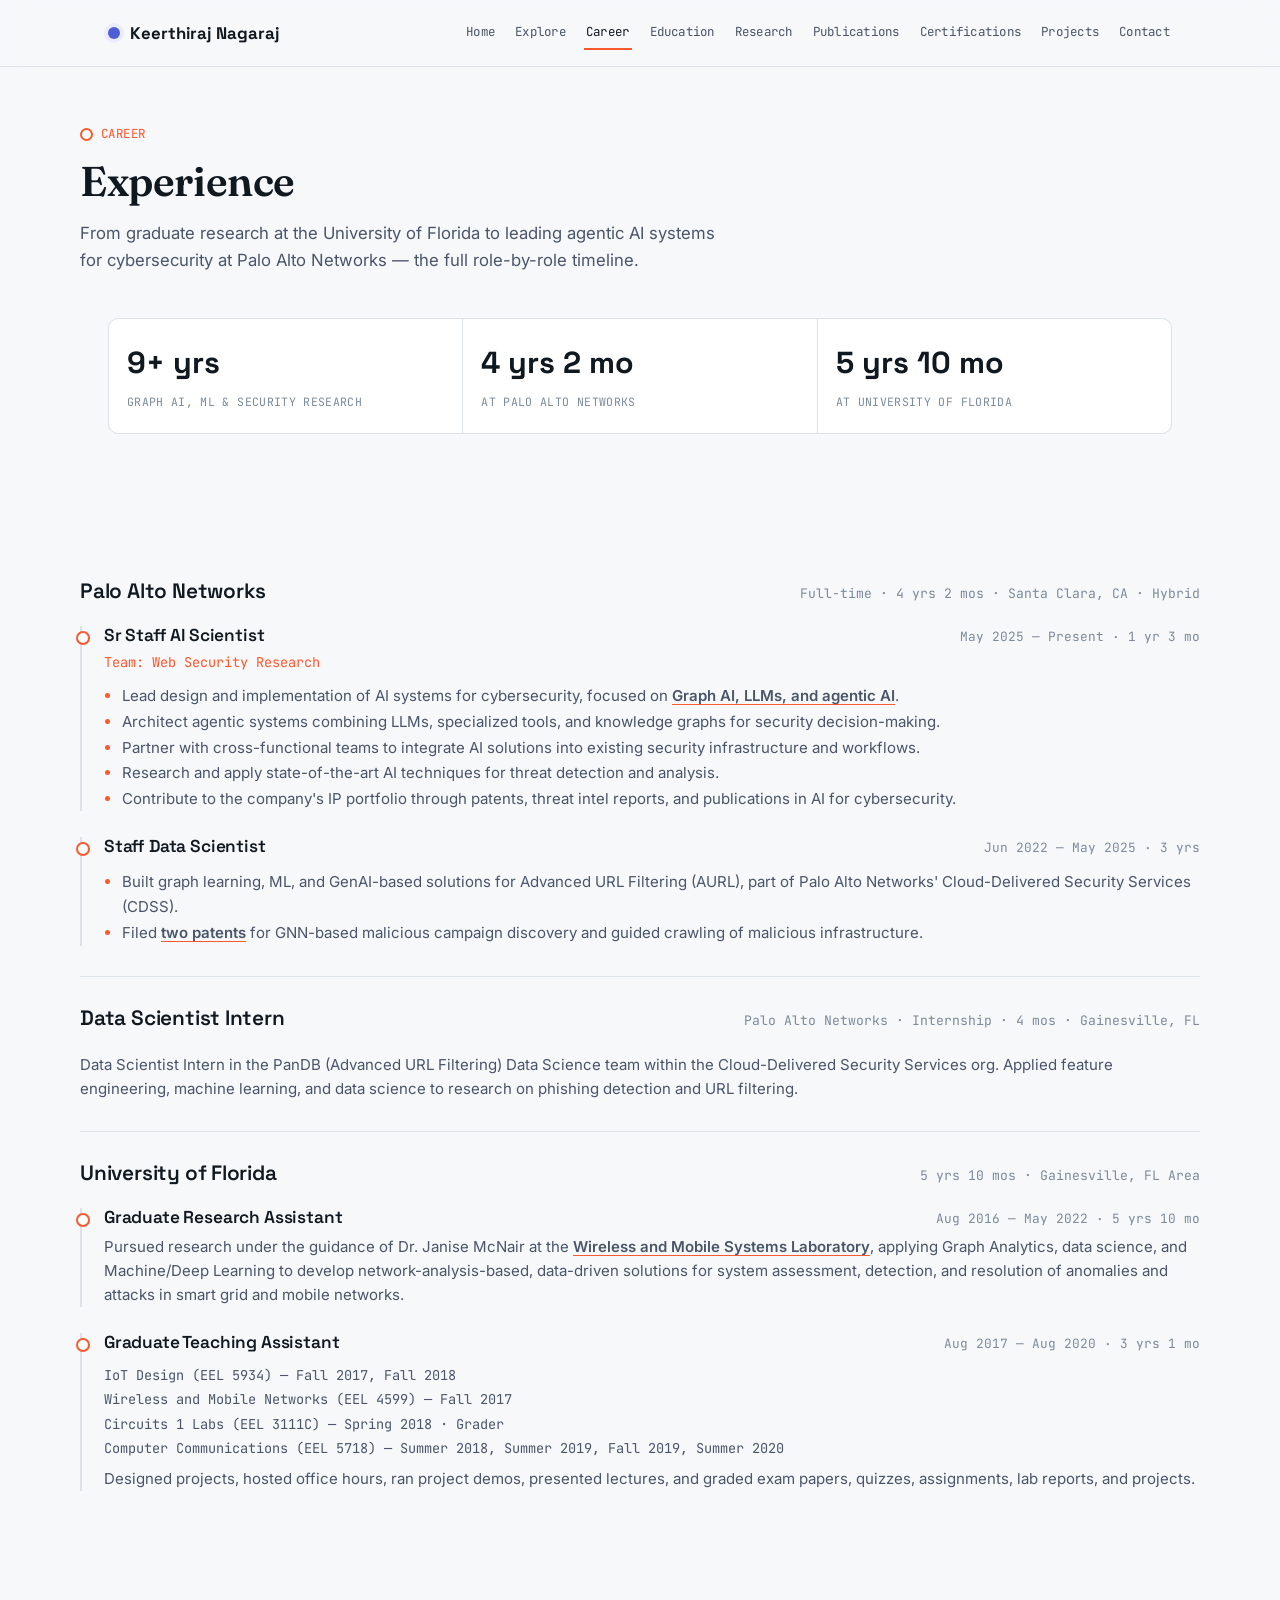
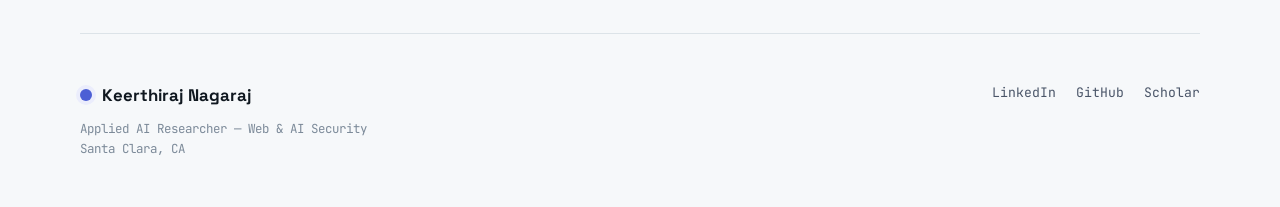
==== career.html @ 699cabbe "Fix two mobile/tablet overflow bugs found in a full-site sweep - Nav: the hamburger-menu breakpoint " ====
<!DOCTYPE html>
<html lang="en">
<head>
<meta charset="UTF-8">
<meta name="viewport" content="width=device-width, initial-scale=1.0">
<title>Career — Keerthiraj Nagaraj</title>
<meta name="description" content="Career timeline for Keerthiraj Nagaraj — Sr Staff AI Scientist at Palo Alto Networks, with prior roles as Staff Data Scientist, Data Scientist Intern, and Graduate Research/Teaching Assistant at the University of Florida.">
<link rel="preconnect" href="https://fonts.googleapis.com">
<link rel="preconnect" href="https://fonts.gstatic.com" crossorigin>
<link href="https://fonts.googleapis.com/css2?family=Fraunces:opsz,wght@9..144,500..700&family=Space+Grotesk:wght@500;600;700&family=Inter:wght@400;500;600&family=JetBrains+Mono:wght@400;500&display=swap" rel="stylesheet">
<link rel="stylesheet" href="css/style.css?v=5">
</head>
<body class="page-career">

<header class="site-header">
  <nav class="nav">
    <a href="index.html" class="nav-brand"><span class="nav-node"></span> Keerthiraj Nagaraj</a>
    <button class="nav-toggle" aria-label="Toggle navigation">
      <svg viewBox="0 0 24 24" fill="none" stroke-width="2" stroke-linecap="round"><path d="M3 6h18M3 12h18M3 18h18"/></svg>
    </button>
    <div class="nav-links">
      <a href="index.html">Home</a>
      <a href="explore.html">Explore</a>
      <a href="career.html" class="active">Career</a>
      <a href="education.html">Education</a>
      <a href="research.html">Research</a>
      <a href="publications.html">Publications</a>
      <a href="certifications.html">Certifications</a>
      <a href="projects.html">Projects</a>
      <a href="contact.html">Contact</a>
    </div>
  </nav>
</header>

<main>
  <section class="page-hero wrap">
    <div class="node-tag">Career</div>
    <h1>Experience</h1>
    <p>From graduate research at the University of Florida to leading agentic AI systems for cybersecurity at Palo Alto Networks — the full role-by-role timeline.</p>
  </section>

  <section class="wrap fade-in career-stats" style="padding-top:36px;">
    <div class="scholar-bar">
      <div class="stat"><span class="num">9+ yrs</span><span class="lbl">Graph AI, ML &amp; security research</span></div>
      <div class="stat"><span class="num">4 yrs 2 mo</span><span class="lbl">At Palo Alto Networks</span></div>
      <div class="stat"><span class="num">5 yrs 10 mo</span><span class="lbl">At University of Florida</span></div>
    </div>
  </section>

  <section class="section wrap fade-in" style="border-bottom:none;">

    <div class="career-org">
      <div class="career-org-head">
        <h3>Palo Alto Networks</h3>
        <div class="career-org-meta">Full-time · 4 yrs 2 mos · Santa Clara, CA · Hybrid</div>
      </div>

      <div class="career-role">
        <div class="career-role-top">
          <h4>Sr Staff AI Scientist</h4>
          <div class="cr-dates mono">May 2025 — Present · 1 yr 3 mo</div>
        </div>
        <div class="cr-team">Team: Web Security Research</div>
        <ul>
          <li>Lead design and implementation of AI systems for cybersecurity, focused on <span class="hl">Graph AI, LLMs, and agentic AI</span>.</li>
          <li>Architect agentic systems combining LLMs, specialized tools, and knowledge graphs for security decision-making.</li>
          <li>Partner with cross-functional teams to integrate AI solutions into existing security infrastructure and workflows.</li>
          <li>Research and apply state-of-the-art AI techniques for threat detection and analysis.</li>
          <li>Contribute to the company's IP portfolio through patents, threat intel reports, and publications in AI for cybersecurity.</li>
        </ul>
      </div>

      <div class="career-role">
        <div class="career-role-top">
          <h4>Staff Data Scientist</h4>
          <div class="cr-dates mono">Jun 2022 — May 2025 · 3 yrs</div>
        </div>
        <ul>
          <li>Built graph learning, ML, and GenAI-based solutions for Advanced URL Filtering (AURL), part of Palo Alto Networks' Cloud-Delivered Security Services (CDSS).</li>
          <li>Filed <span class="hl">two patents</span> for GNN-based malicious campaign discovery and guided crawling of malicious infrastructure.</li>
        </ul>
      </div>
    </div>

    <div class="career-org">
      <div class="career-org-head">
        <h3>Data Scientist Intern</h3>
        <div class="career-org-meta">Palo Alto Networks · Internship · 4 mos · Gainesville, FL</div>
      </div>
      <p class="muted" style="font-size:0.94rem;">Data Scientist Intern in the PanDB (Advanced URL Filtering) Data Science team within the Cloud-Delivered Security Services org. Applied feature engineering, machine learning, and data science to research on phishing detection and URL filtering.</p>
    </div>

    <div class="career-org">
      <div class="career-org-head">
        <h3>University of Florida</h3>
        <div class="career-org-meta">5 yrs 10 mos · Gainesville, FL Area</div>
      </div>

      <div class="career-role">
        <div class="career-role-top">
          <h4>Graduate Research Assistant</h4>
          <div class="cr-dates mono">Aug 2016 — May 2022 · 5 yrs 10 mo</div>
        </div>
        <p>Pursued research under the guidance of Dr. Janise McNair at the <span class="hl">Wireless and Mobile Systems Laboratory</span>, applying Graph Analytics, data science, and Machine/Deep Learning to develop network-analysis-based, data-driven solutions for system assessment, detection, and resolution of anomalies and attacks in smart grid and mobile networks.</p>
      </div>

      <div class="career-role">
        <div class="career-role-top">
          <h4>Graduate Teaching Assistant</h4>
          <div class="cr-dates mono">Aug 2017 — Aug 2020 · 3 yrs 1 mo</div>
        </div>
        <div class="cr-courses">
          IoT Design (EEL 5934) — Fall 2017, Fall 2018<br>
          Wireless and Mobile Networks (EEL 4599) — Fall 2017<br>
          Circuits 1 Labs (EEL 3111C) — Spring 2018 · Grader<br>
          Computer Communications (EEL 5718) — Summer 2018, Summer 2019, Fall 2019, Summer 2020
        </div>
        <p>Designed projects, hosted office hours, ran project demos, presented lectures, and graded exam papers, quizzes, assignments, lab reports, and projects.</p>
      </div>
    </div>

  </section>
</main>

<footer class="site-footer wrap">
  <div class="footer-grid">
    <div>
      <div class="nav-brand" style="margin-bottom:10px;"><span class="nav-node"></span> Keerthiraj Nagaraj</div>
      <p class="footer-note">Applied AI Researcher — Web &amp; AI Security<br>Santa Clara, CA</p>
    </div>
    <div class="footer-links">
      <a href="https://www.linkedin.com/in/keerthirajnagaraj" target="_blank" rel="noopener">LinkedIn</a>
      <a href="https://github.com/Keerthiraj-Nagaraj" target="_blank" rel="noopener">GitHub</a>
      <a href="https://scholar.google.com/citations?hl=en&user=zA0x51YAAAAJ" target="_blank" rel="noopener">Scholar</a>
    </div>
  </div>
</footer>

<script src="js/main.js?v=5"></script>
</body>
</html>
---- css/style.css ----
/* ===========================================================
   Keerthiraj Nagaraj — Portfolio
   Design tokens: graph-network motif, light/bright, tech palette
   =========================================================== */

:root {
  /* Color */
  --paper: #F6F8FA;
  --paper-raised: #FFFFFF;
  --ink: #101820;
  --ink-soft: #4A5568;
  --ink-faint: #7C8A99;
  --teal: #0B7285;
  --teal-soft: #E3F2F4;
  --violet: #4C5FD5;
  --violet-soft: #EBEDFC;
  --amber: #E8590C;
  --amber-soft: #FDECE3;
  --sky: #1C7ED6;
  --sky-soft: #E7F1FC;
  --coral: #D6336C;
  --coral-soft: #FBE7EF;
  --green: #2F9E44;
  --green-soft: #E9F7EC;
  --magenta: #AE3EC9;
  --magenta-soft: #F6E9FA;
  --slate: #5C677D;
  --slate-soft: #EAECEF;
  --line: #DCE3E8;
  --line-strong: #C3CDD6;

  /* Brand colors — University of Florida + Palo Alto Networks, blended into a
     per-page accent instead of one flat color everywhere. UF's and PAN's
     oranges are near-identical hues, so they share one token. */
  --brand-orange: #FA582D;
  --brand-orange-soft: #FFE7DE;
  --brand-blue: #0021A5;
  --brand-blue-soft: #E1E4F5;
  --accent: var(--brand-orange);
  --accent-soft: var(--brand-orange-soft);

  /* Type */
  --font-display: 'Space Grotesk', sans-serif;
  --font-serif: 'Fraunces', serif;
  --font-body: 'Inter', sans-serif;
  --font-mono: 'JetBrains Mono', monospace;

  /* Layout */
  --max-w: 1120px;
  --max-w-wide: 1400px;
  --radius: 10px;
  --radius-sm: 6px;
}

body.page-explore, body.page-education, body.page-publications, body.page-projects {
  --accent: var(--brand-blue);
  --accent-soft: var(--brand-blue-soft);
}
body.page-contact { --accent: var(--ink); --accent-soft: var(--slate-soft); }

* { box-sizing: border-box; }
html { scroll-behavior: smooth; }

body {
  margin: 0;
  background: var(--paper);
  color: var(--ink);
  font-family: var(--font-body);
  font-size: 16px;
  line-height: 1.6;
  -webkit-font-smoothing: antialiased;
}

@media (prefers-reduced-motion: reduce) {
  html { scroll-behavior: auto; }
  * { animation-duration: 0.001ms !important; transition-duration: 0.001ms !important; }
}

a { color: var(--teal); text-decoration: none; }
a:hover { text-decoration: underline; }

:focus-visible {
  outline: 2px solid var(--teal);
  outline-offset: 3px;
}

h1, h2, h3, h4 {
  font-family: var(--font-display);
  font-weight: 600;
  line-height: 1.15;
  margin: 0;
  letter-spacing: -0.01em;
}

p { margin: 0; }

.wrap {
  max-width: var(--max-w);
  margin: 0 auto;
  padding: 0 28px;
}
.wrap-wide {
  max-width: var(--max-w-wide);
  margin: 0 auto;
  padding: 0 28px;
}

/* ---------- Background graph texture ---------- */
.bg-graph {
  position: fixed;
  inset: 0;
  z-index: -1;
  pointer-events: none;
  opacity: 0.5;
}

/* ---------- Header / Nav ---------- */
.site-header {
  position: sticky;
  top: 0;
  z-index: 50;
  background: rgba(246, 248, 250, 0.88);
  backdrop-filter: blur(10px);
  border-bottom: 1px solid var(--line);
}

.nav {
  display: flex;
  align-items: center;
  justify-content: space-between;
  padding: 16px 28px;
  max-width: var(--max-w);
  margin: 0 auto;
}

.nav-brand {
  display: flex;
  align-items: center;
  gap: 10px;
  font-family: var(--font-display);
  font-weight: 700;
  font-size: 1.05rem;
  color: var(--ink);
}

.nav-brand:hover { text-decoration: none; }

.nav-node {
  width: 12px;
  height: 12px;
  border-radius: 50%;
  background: var(--violet);
  box-shadow: 0 0 0 4px var(--violet-soft);
}

.nav-links {
  display: flex;
  gap: 16px;
  align-items: center;
  font-family: var(--font-mono);
  font-size: 0.78rem;
  letter-spacing: 0.02em;
}

.nav-links a {
  color: var(--ink-soft);
  padding: 6px 2px;
  border-bottom: 2px solid transparent;
}

.nav-links a:hover,
.nav-links a.active {
  color: var(--ink);
  text-decoration: none;
  border-bottom-color: var(--accent);
}

.nav-toggle {
  display: none;
  background: none;
  border: none;
  cursor: pointer;
  padding: 4px;
}
.nav-toggle svg { width: 24px; height: 24px; stroke: var(--ink); }

@media (max-width: 920px) {
  .nav-links {
    position: fixed;
    top: 61px;
    left: 0; right: 0;
    background: var(--paper-raised);
    border-bottom: 1px solid var(--line);
    flex-direction: column;
    gap: 0;
    padding: 8px 0;
    display: none;
  }
  .nav-links.open { display: flex; }
  .nav-links a { width: 100%; padding: 14px 28px; border-bottom: 1px solid var(--line); }
  .nav-toggle { display: block; }
}

/* ---------- Node tag (structural / section marker) ---------- */
.node-tag {
  display: inline-flex;
  align-items: center;
  gap: 8px;
  font-family: var(--font-mono);
  font-size: 0.78rem;
  color: var(--accent);
  letter-spacing: 0.04em;
  text-transform: uppercase;
  margin-bottom: 14px;
}
.node-tag::before {
  content: '';
  width: 9px;
  height: 9px;
  border-radius: 50%;
  background: var(--paper-raised);
  border: 2px solid var(--accent);
}

/* ---------- Section rhythm ---------- */
.section {
  padding: 72px 0;
  border-bottom: 1px solid var(--line);
  position: relative;
}
.section:last-of-type { border-bottom: none; }

.section-head {
  max-width: 640px;
  margin-bottom: 40px;
}
.section-head h2 {
  font-size: 2rem;
  margin-bottom: 12px;
}
.section-head p {
  color: var(--ink-soft);
  font-size: 1.05rem;
}

/* ---------- Buttons ---------- */
.btn {
  display: inline-flex;
  align-items: center;
  gap: 8px;
  padding: 11px 20px;
  border-radius: 999px;
  font-family: var(--font-mono);
  font-size: 0.85rem;
  font-weight: 500;
  border: 1px solid var(--line-strong);
  background: var(--paper-raised);
  color: var(--ink);
  cursor: pointer;
  transition: border-color 0.15s, transform 0.15s;
}
.btn:hover { text-decoration: none; border-color: var(--accent); transform: translateY(-1px); }
.btn-primary { background: var(--ink); color: var(--paper-raised); border-color: var(--ink); }
.btn-primary:hover { border-color: var(--ink); background: #1B2733; }
.btn svg { width: 15px; height: 15px; }

/* ---------- Cards ---------- */
.card {
  background: var(--paper-raised);
  border: 1px solid var(--line);
  border-radius: var(--radius);
  padding: 24px;
  transition: border-color 0.15s, box-shadow 0.15s, transform 0.15s;
}
.card:hover {
  border-color: var(--accent);
  box-shadow: 0 8px 24px -12px rgba(16, 24, 32, 0.15);
  transform: translateY(-2px);
}

.hl {
  font-weight: 600;
  text-decoration: underline;
  text-decoration-color: var(--accent);
  text-underline-offset: 3px;
}

.tag {
  display: inline-block;
  font-family: var(--font-mono);
  font-size: 0.7rem;
  padding: 3px 9px;
  border-radius: 999px;
  background: var(--teal-soft);
  color: var(--teal);
  letter-spacing: 0.02em;
}
.tag.violet { background: var(--violet-soft); color: var(--violet); }
.tag.amber { background: var(--amber-soft); color: var(--amber); }

/* ---------- Footer ---------- */
.site-footer {
  padding: 48px 0;
  border-top: 1px solid var(--line);
  margin-top: 40px;
}
.footer-grid {
  display: flex;
  justify-content: space-between;
  align-items: flex-start;
  gap: 24px;
  flex-wrap: wrap;
}
.footer-links {
  display: flex;
  gap: 20px;
  flex-wrap: wrap;
  font-family: var(--font-mono);
  font-size: 0.82rem;
}
.footer-links a { color: var(--ink-soft); }
.footer-note {
  font-family: var(--font-mono);
  font-size: 0.78rem;
  color: var(--ink-faint);
}

/* ---------- Utility ---------- */
.grid-2 { display: grid; grid-template-columns: repeat(2, 1fr); gap: 20px; }
.grid-3 { display: grid; grid-template-columns: repeat(3, 1fr); gap: 20px; }
.grid-4 { display: grid; grid-template-columns: repeat(4, 1fr); gap: 20px; }
@media (max-width: 980px) {
  .grid-4 { grid-template-columns: repeat(2, 1fr); }
}
@media (max-width: 860px) {
  .grid-2, .grid-3 { grid-template-columns: 1fr; }
}
@media (max-width: 640px) {
  .grid-4 { grid-template-columns: 1fr; }
}

.mono { font-family: var(--font-mono); }
.muted { color: var(--ink-soft); }
.center { text-align: center; }

.fade-in {
  opacity: 0;
  transform: translateY(10px);
  transition: opacity 0.5s ease, transform 0.5s ease;
}
.fade-in.visible { opacity: 1; transform: translateY(0); }

/* ===========================================================
   Hero
   =========================================================== */
.hero {
  padding: 76px 0 40px;
}
.hero-eyebrow {
  font-family: var(--font-mono);
  font-size: 0.85rem;
  color: var(--accent);
  margin-bottom: 18px;
  display: flex;
  align-items: center;
  gap: 10px;
}
.hero-eyebrow:hover { text-decoration: none; }
.hero-eyebrow .pulse {
  width: 8px; height: 8px;
  border-radius: 50%;
  background: var(--accent);
  animation: pulse 2.2s infinite;
}
@keyframes pulse {
  0% { box-shadow: 0 0 0 0 rgba(250,88,45,0.45); }
  70% { box-shadow: 0 0 0 7px rgba(250,88,45,0); }
  100% { box-shadow: 0 0 0 0 rgba(250,88,45,0); }
}
/* Photo always sits beside the copy, at every width — it just shrinks as the
   viewport narrows instead of ever dropping below the text. */
.hero-top {
  display: flex;
  flex-direction: row;
  align-items: flex-start;
  justify-content: space-between;
  gap: 48px;
  width: 100%;
}
.hero-copy { flex: 1 1 0%; min-width: 0; }
.hero-photo { flex: 0 0 auto; }
.hero-photo img {
  display: block;
  width: 240px;
  height: 240px;
  max-width: 240px;
  max-height: 240px;
  border-radius: 50%;
  object-fit: cover;
  object-position: 50% 22%;
  border: 3px solid var(--accent);
  box-shadow: 0 16px 40px -12px rgba(16, 24, 32, 0.25);
}
@media (max-width: 860px) {
  .hero-top { gap: 24px; }
  .hero-photo img { width: 130px; height: 130px; max-width: 130px; max-height: 130px; border-width: 2px; }
}
@media (max-width: 480px) {
  .hero-top { gap: 16px; }
  .hero-photo img { width: 84px; height: 84px; max-width: 84px; max-height: 84px; }
}
.hero h1 {
  font-family: var(--font-serif);
  font-size: clamp(1.9rem, 3.6vw, 2.85rem);
  max-width: 860px;
}
.hero h1 .accent { color: var(--accent); }
.hero-sub {
  margin-top: 22px;
  font-size: 1.15rem;
  color: var(--ink-soft);
  max-width: 700px;
}
.hero-actions {
  display: flex;
  gap: 12px;
  margin-top: 32px;
  flex-wrap: wrap;
}
.stat-row {
  display: grid;
  grid-template-columns: repeat(4, 1fr);
  gap: 1px;
  background: var(--line);
  border: 1px solid var(--line);
  border-radius: var(--radius);
  margin-top: 56px;
  overflow: hidden;
}
.stat {
  background: var(--paper-raised);
  padding: 20px 18px;
  text-align: left;
}
.stat .num {
  font-family: var(--font-display);
  font-size: 1.9rem;
  font-weight: 700;
  color: var(--ink);
  display: block;
}
.stat .lbl {
  font-family: var(--font-mono);
  font-size: 0.72rem;
  color: var(--ink-faint);
  text-transform: uppercase;
  letter-spacing: 0.03em;
}
.stat-media {
  display: flex;
  flex-direction: column;
  justify-content: center;
  text-decoration: none;
  transition: background 0.15s;
}
.stat-media .lbl { transition: color 0.15s; }
.stat-media:hover { background: var(--paper); }
.stat-media:hover .lbl { color: var(--teal); }
@media (max-width: 700px) {
  .stat-row { grid-template-columns: repeat(2, 1fr); }
}

/* ===========================================================
   Career Graph (signature element)
   =========================================================== */
/* ===========================================================
   Knowledge Graph (D3, homepage signature element)
   =========================================================== */
.kg-panel {
  background: var(--paper-raised);
  border: 1px solid var(--line);
  border-radius: var(--radius);
  padding: 16px 16px 0;
  overflow: hidden;
}
.kg-controls {
  display: flex;
  flex-wrap: wrap;
  gap: 14px;
  align-items: center;
  justify-content: space-between;
  padding-bottom: 14px;
  border-bottom: 1px solid var(--line);
}
.kg-legend {
  display: flex;
  flex-wrap: wrap;
  gap: 8px;
}
.kg-chip {
  display: inline-flex;
  align-items: center;
  gap: 6px;
  padding: 5px 12px;
  border-radius: 999px;
  border: 1px solid var(--line-strong);
  background: var(--paper-raised);
  font-family: var(--font-mono);
  font-size: 0.72rem;
  color: var(--ink-soft);
  cursor: pointer;
  user-select: none;
  transition: opacity 0.15s, border-color 0.15s;
}
.kg-chip .sw { width: 8px; height: 8px; border-radius: 50%; flex-shrink: 0; }
.kg-chip.off { opacity: 0.35; }
.kg-search input {
  font-family: var(--font-mono);
  font-size: 0.8rem;
  padding: 7px 12px;
  border-radius: var(--radius-sm);
  border: 1px solid var(--line-strong);
  background: var(--paper);
  color: var(--ink);
  min-width: 200px;
}
.kg-search input:focus { outline: 2px solid var(--teal); outline-offset: 1px; }
.kg-canvas-wrap {
  width: 100%;
  height: min(76vh, 760px);
  min-height: 480px;
  cursor: grab;
  touch-action: none;
}
@media (max-width: 640px) {
  .kg-canvas-wrap { height: min(88vh, 820px); min-height: 560px; }
}
.kg-canvas-wrap:active { cursor: grabbing; }
#kg-svg { display: block; width: 100%; height: 100%; }
.kg-node circle, .kg-node path {
  stroke-width: 2px;
  cursor: pointer;
  transition: filter 0.15s;
}
.kg-node circle { transition: r 0.15s, filter 0.15s; }
.kg-node text {
  font-family: var(--font-mono);
  font-size: 10px;
  fill: var(--ink-soft);
  pointer-events: none;
}
@media (max-width: 640px) {
  .kg-node text { font-size: 8.5px; }
}
.kg-node.dim { opacity: 0.12; }
.kg-node.active circle, .kg-node.active path { filter: drop-shadow(0 0 6px rgba(76,95,213,0.55)); }
.kg-node.is-category circle, .kg-node.is-category path { stroke-width: 2.5px; }
.kg-node.is-category text { font-weight: 600; }
.kg-link { stroke: var(--line-strong); stroke-width: 1px; }
.kg-link.dim { opacity: 0.06; }
.kg-link.active { stroke-width: 1.6px; opacity: 0.9; }
.kg-link-label {
  font-family: var(--font-mono);
  font-size: 8.5px;
  fill: var(--ink-faint);
  pointer-events: none;
}

.graph-detail {
  border-top: 1px solid var(--line);
  padding: 22px 24px;
  min-height: 108px;
}
.graph-detail .gd-period {
  font-family: var(--font-mono);
  font-size: 0.78rem;
  color: var(--teal);
  text-transform: uppercase;
  letter-spacing: 0.03em;
}
.graph-detail h4 { font-size: 1.15rem; margin: 6px 0 8px; }
.graph-detail p { color: var(--ink-soft); font-size: 0.96rem; }
.graph-detail a { font-family: var(--font-mono); font-size: 0.82rem; }
.graph-hint {
  font-family: var(--font-mono);
  font-size: 0.75rem;
  color: var(--ink-faint);
  text-align: center;
  padding: 10px 0 4px;
}

/* ===========================================================
   Highlight / feature cards
   =========================================================== */
.feature-card {
  display: flex;
  flex-direction: column;
  gap: 12px;
}
.feature-card .card-top {
  display: flex;
  justify-content: space-between;
  align-items: flex-start;
  gap: 12px;
}
.feature-card h3 { font-size: 1.15rem; }
.feature-card p { color: var(--ink-soft); font-size: 0.94rem; }
.feature-card .card-footer {
  margin-top: auto;
  display: flex;
  gap: 14px;
  font-family: var(--font-mono);
  font-size: 0.78rem;
  padding-top: 10px;
}

/* ===========================================================
   Publications
   =========================================================== */
.filter-bar {
  display: flex;
  gap: 8px;
  flex-wrap: wrap;
  margin-bottom: 32px;
}
.filter-btn {
  font-family: var(--font-mono);
  font-size: 0.78rem;
  padding: 8px 16px;
  border-radius: 999px;
  border: 1px solid var(--line-strong);
  background: var(--paper-raised);
  cursor: pointer;
  color: var(--ink-soft);
  transition: all 0.15s;
}
.filter-btn:hover { border-color: var(--teal); color: var(--ink); }
.filter-btn.active { background: var(--ink); color: var(--paper-raised); border-color: var(--ink); }

.pub-list { display: flex; flex-direction: column; gap: 1px; }
.pub-item {
  display: grid;
  grid-template-columns: 90px 1fr 90px;
  gap: 20px;
  align-items: start;
  padding: 20px 4px;
  border-bottom: 1px solid var(--line);
  transition: background 0.15s;
}
.pub-item:hover { background: var(--paper-raised); }
.pub-year { font-family: var(--font-mono); color: var(--ink-faint); font-size: 0.85rem; padding-top: 2px; }
.pub-body h4 { font-size: 1.02rem; margin-bottom: 6px; font-weight: 600; }
.pub-venue { color: var(--ink-soft); font-size: 0.9rem; margin-bottom: 8px; }
.pub-authors { color: var(--ink-faint); font-size: 0.84rem; }
.pub-cites {
  font-family: var(--font-mono);
  text-align: right;
  font-size: 0.82rem;
  color: var(--teal);
  padding-top: 2px;
}
.pub-cites .n { display: block; font-size: 1.05rem; font-weight: 600; color: var(--ink); }
@media (max-width: 640px) {
  .pub-item { grid-template-columns: 1fr; gap: 6px; }
  .pub-cites { text-align: left; }
}

.scholar-bar {
  display: grid;
  grid-template-columns: repeat(3, 1fr);
  gap: 1px;
  background: var(--line);
  border: 1px solid var(--line);
  border-radius: var(--radius);
  overflow: hidden;
  margin-bottom: 44px;
}
@media (max-width: 640px) { .scholar-bar { grid-template-columns: 1fr; } }

/* ===========================================================
   Certifications
   =========================================================== */
.cert-list { display: flex; flex-direction: column; gap: 1px; }
.cert-item {
  display: grid;
  grid-template-columns: 90px 1fr 120px;
  gap: 20px;
  align-items: start;
  padding: 18px 4px;
  border-bottom: 1px solid var(--line);
  transition: background 0.15s;
}
.cert-item:hover { background: var(--paper-raised); }
.cert-date { font-family: var(--font-mono); color: var(--ink-faint); font-size: 0.85rem; padding-top: 2px; }
.cert-body h4 { font-size: 1rem; margin-bottom: 4px; font-weight: 600; }
.cert-issuer { color: var(--ink-soft); font-size: 0.88rem; }
.cert-link {
  font-family: var(--font-mono);
  text-align: right;
  font-size: 0.78rem;
  padding-top: 2px;
}

/* ===========================================================
   Education
   =========================================================== */
.edu-list { display: flex; flex-direction: column; gap: 1px; }
.edu-item {
  padding: 22px 4px;
  border-bottom: 1px solid var(--line);
}
.edu-item:last-child { border-bottom: none; }
.edu-top {
  display: flex;
  justify-content: space-between;
  align-items: baseline;
  gap: 12px;
  flex-wrap: wrap;
  margin-bottom: 4px;
}
.edu-item h4 { font-size: 1.1rem; }
.edu-dates { font-family: var(--font-mono); font-size: 0.82rem; color: var(--ink-faint); white-space: nowrap; }
.edu-school { color: var(--teal); font-size: 0.92rem; margin-bottom: 8px; }
.edu-grade { font-family: var(--font-mono); font-size: 0.85rem; color: var(--ink-soft); margin-bottom: 10px; }
.edu-activities { color: var(--ink-soft); font-size: 0.92rem; line-height: 1.6; }
@media (max-width: 640px) {
  .cert-item { grid-template-columns: 1fr; gap: 6px; }
  .cert-link { text-align: left; }
}

/* ===========================================================
   Research / threat intel
   =========================================================== */
.article-card { display: flex; flex-direction: column; gap: 14px; }
.article-card .art-meta {
  font-family: var(--font-mono);
  font-size: 0.75rem;
  color: var(--ink-faint);
  text-transform: uppercase;
}
.article-card h3 { font-size: 1.2rem; }
.article-card p { color: var(--ink-soft); font-size: 0.95rem; }

.media-strip {
  display: flex;
  flex-wrap: wrap;
  gap: 10px;
}
.media-chip {
  display: inline-flex;
  align-items: center;
  gap: 8px;
  padding: 9px 16px;
  border-radius: 999px;
  border: 1px solid var(--line-strong);
  background: var(--paper-raised);
  font-size: 0.88rem;
  color: var(--ink);
}
.media-chip:hover { border-color: var(--accent); text-decoration: none; color: var(--ink); }
.media-chip .dot { width: 6px; height: 6px; border-radius: 50%; background: var(--accent); }

.intel-item {
  border: 1px solid var(--line);
  border-radius: var(--radius);
  padding: 20px 22px;
  margin-bottom: 14px;
  background: var(--paper-raised);
}
.intel-item .ii-top {
  display: flex;
  justify-content: space-between;
  align-items: baseline;
  gap: 12px;
  flex-wrap: wrap;
  margin-bottom: 10px;
}
.intel-item h4 { font-size: 1rem; }
.intel-item .ii-date { font-family: var(--font-mono); font-size: 0.78rem; color: var(--ink-faint); }
.intel-links { display: flex; gap: 16px; font-family: var(--font-mono); font-size: 0.8rem; flex-wrap: wrap; }
.intel-links a { display: inline-flex; align-items: center; gap: 5px; }

/* ===========================================================
   Projects
   =========================================================== */
.repo-card { display: flex; flex-direction: column; gap: 10px; }
.repo-card .repo-top { display: flex; justify-content: space-between; align-items: baseline; gap: 10px; }
.repo-card h3 { font-size: 1.05rem; font-family: var(--font-mono); }
.repo-card p { color: var(--ink-soft); font-size: 0.92rem; min-height: 42px; }
.repo-stats { display: flex; gap: 16px; font-family: var(--font-mono); font-size: 0.78rem; color: var(--ink-faint); }
.repo-stats span { display: inline-flex; align-items: center; gap: 5px; }
.repo-stats svg { width: 13px; height: 13px; }

.award-item {
  display: flex;
  gap: 18px;
  padding: 22px 0;
  border-bottom: 1px solid var(--line);
}
.award-item:last-child { border-bottom: none; }
.award-icon {
  width: 40px; height: 40px;
  border-radius: 50%;
  background: var(--amber-soft);
  display: flex; align-items: center; justify-content: center;
  flex-shrink: 0;
}
.award-icon svg { width: 19px; height: 19px; stroke: var(--amber); }
.award-item h4 { font-size: 1rem; margin-bottom: 4px; }
.award-item p { color: var(--ink-soft); font-size: 0.9rem; }

/* ===========================================================
   Contact
   =========================================================== */
.contact-grid {
  display: grid;
  grid-template-columns: repeat(4, 1fr);
  gap: 16px;
}
@media (max-width: 920px) { .contact-grid { grid-template-columns: 1fr 1fr; } }
@media (max-width: 500px) { .contact-grid { grid-template-columns: 1fr; } }
.contact-card {
  display: flex;
  flex-direction: column;
  gap: 10px;
  align-items: flex-start;
}
.contact-card svg { width: 22px; height: 22px; stroke: var(--teal); }
.contact-card h4 { font-size: 1rem; }
.contact-card span { font-family: var(--font-mono); font-size: 0.82rem; color: var(--ink-faint); }

.page-hero {
  padding: 56px 0 8px;
}
.page-hero h1 { font-family: var(--font-serif); font-size: clamp(2rem, 4vw, 2.6rem); }
.page-hero p { color: var(--ink-soft); font-size: 1.05rem; margin-top: 14px; max-width: 640px; }

/* ===========================================================
   Hero — animated canvas background + gradient tint
   =========================================================== */
.hero {
  position: relative;
  overflow: hidden;
  padding: 96px 0 72px;
  display: flex;
  flex-direction: column;
  justify-content: center;
  box-sizing: border-box;
}
.hero::before {
  content: '';
  position: absolute;
  inset: 0;
  background: linear-gradient(135deg,
    rgba(250,88,45,0.07) 0%,
    rgba(0,33,165,0.05) 100%);
  z-index: 0;
}
#hero-canvas {
  position: absolute;
  inset: 0;
  width: 100%;
  height: 100%;
  z-index: 0;
  pointer-events: none;
}
.hero > * { position: relative; z-index: 1; }

/* ===========================================================
   Color-coded hero stats
   =========================================================== */
.stat-citations .num { color: var(--teal); }
.stat-pubs      .num { color: var(--violet); }
.stat-patents   .num { color: var(--amber); }

/* ===========================================================
   Featured research card (flagship full-width article)
   =========================================================== */
.featured-research {
  border: 1.5px solid var(--accent);
  border-left: 5px solid var(--accent);
  background: linear-gradient(135deg, var(--paper-raised) 55%, var(--accent-soft) 100%);
  border-radius: var(--radius);
  padding: 32px 36px;
  margin-bottom: 28px;
  display: grid;
  grid-template-columns: 1fr 160px;
  gap: 28px;
  align-items: start;
  transition: box-shadow 0.2s, transform 0.2s;
}
.featured-research:hover {
  box-shadow: 0 14px 36px -8px rgba(250,88,45,0.2);
  transform: translateY(-2px);
}
.featured-research-badge {
  display: inline-flex;
  align-items: center;
  gap: 6px;
  background: var(--accent);
  color: #fff;
  font-family: var(--font-mono);
  font-size: 0.7rem;
  letter-spacing: 0.06em;
  text-transform: uppercase;
  padding: 4px 12px;
  border-radius: 999px;
  margin-bottom: 14px;
}
.featured-research h3 { font-size: 1.5rem; margin-bottom: 12px; line-height: 1.2; }
.featured-research p  { color: var(--ink-soft); font-size: 0.98rem; margin-bottom: 16px; }
.featured-research-links { display: flex; gap: 14px; flex-wrap: wrap; }
.featured-research-links a { font-family: var(--font-mono); font-size: 0.82rem; }
.featured-impact {
  display: flex;
  flex-direction: column;
  align-items: flex-end;
  gap: 6px;
  flex-shrink: 0;
  text-align: right;
}
.featured-impact .impact-lbl {
  font-family: var(--font-mono);
  font-size: 0.78rem;
  color: var(--accent);
  text-transform: uppercase;
  letter-spacing: 0.04em;
}
@media (max-width: 640px) {
  .featured-research {
    grid-template-columns: 1fr;
    border-left: 1.5px solid var(--accent);
    border-top: 5px solid var(--accent);
    padding: 24px;
  }
  .featured-impact { flex-direction: row; align-items: baseline; gap: 10px; }
}

/* ===========================================================
   Talk card — distinct treatment
   =========================================================== */
.talk-card {
  border-left: 4px solid var(--violet);
  background: linear-gradient(135deg, var(--paper-raised) 70%, var(--violet-soft) 100%);
}

/* ===========================================================
   IOC post border (alternating, decorative) & category tags
   =========================================================== */
.intel-item { border-left: 3px solid var(--line-strong); }
.intel-item.intel-tone-a { border-left-color: var(--accent); }
.intel-item.intel-tone-b { border-left-color: var(--violet); }

.ioc-tags { display: flex; gap: 6px; flex-wrap: wrap; margin-top: 8px; }
.ioc-tag {
  display: inline-flex;
  align-items: center;
  font-family: var(--font-mono);
  font-size: 0.65rem;
  padding: 2px 8px;
  border-radius: 999px;
  border: 1px solid;
  letter-spacing: 0.04em;
  text-transform: uppercase;
}
.ioc-tag.tag-phishing { border-color: var(--amber);  color: var(--amber); }
.ioc-tag.tag-malware  { border-color: #B7410E;        color: #B7410E; }
.ioc-tag.tag-scam     { border-color: var(--violet);  color: var(--violet); }
.ioc-tag.tag-ai       { border-color: var(--teal);    color: var(--teal); }
.ioc-tag.tag-smishing { border-color: var(--amber);   color: var(--amber); }
.ioc-tag.tag-apt      { border-color: #B7410E;        color: #B7410E; }

/* ===========================================================
   Citation impact bar (publications)
   =========================================================== */
.cite-bar {
  margin-top: 5px;
  height: 3px;
  border-radius: 2px;
  background: var(--line);
  overflow: hidden;
}
.cite-bar-fill {
  height: 100%;
  background: linear-gradient(90deg, var(--teal), var(--violet));
  border-radius: 2px;
  width: 0;
  transition: width 0.7s ease;
}

/* ===========================================================
   Media chips — more vibrant hover
   =========================================================== */
.media-chip:hover {
  background: var(--accent-soft);
  border-color: var(--accent);
  color: var(--accent);
}
.media-chip:hover .dot { background: var(--accent); }

/* ===========================================================
   Back-to-top button
   =========================================================== */
#back-top {
  position: fixed;
  bottom: 24px;
  right: 24px;
  z-index: 100;
  width: 40px; height: 40px;
  border-radius: 50%;
  background: var(--ink);
  color: var(--paper-raised);
  border: none;
  cursor: pointer;
  display: flex;
  align-items: center;
  justify-content: center;
  font-size: 18px;
  line-height: 1;
  opacity: 0;
  transform: translateY(10px);
  transition: opacity 0.2s, transform 0.2s, background 0.15s;
}
#back-top.visible { opacity: 1; transform: translateY(0); }
#back-top:hover { background: var(--accent); }

/* ===========================================================
   Career page — org groups + nested role blocks
   =========================================================== */
.career-stats { margin-bottom: 44px; }
.career-org { padding: 30px 0; border-bottom: 1px solid var(--line); }
.career-org:last-child { border-bottom: none; }
.career-org-head {
  display: flex;
  justify-content: space-between;
  align-items: baseline;
  flex-wrap: wrap;
  gap: 6px 16px;
  margin-bottom: 22px;
}
.career-org-head h3 { font-size: 1.3rem; }
.career-org-meta {
  font-family: var(--font-mono);
  font-size: 0.82rem;
  color: var(--ink-faint);
}
.career-role {
  position: relative;
  padding-left: 22px;
  border-left: 2px solid var(--line);
  margin-bottom: 26px;
}
.career-role:last-child { margin-bottom: 0; }
.career-role::before {
  content: '';
  position: absolute;
  left: -6px;
  top: 5px;
  width: 10px;
  height: 10px;
  border-radius: 50%;
  background: var(--paper-raised);
  border: 2px solid var(--accent);
}
.career-role-top {
  display: flex;
  justify-content: space-between;
  align-items: baseline;
  flex-wrap: wrap;
  gap: 4px 16px;
  margin-bottom: 4px;
}
.career-role h4 { font-size: 1.08rem; }
.career-role .cr-dates {
  font-family: var(--font-mono);
  font-size: 0.8rem;
  color: var(--ink-faint);
}
.career-role .cr-team {
  font-family: var(--font-mono);
  font-size: 0.85rem;
  color: var(--accent);
  margin-bottom: 10px;
}
.career-role p { color: var(--ink-soft); font-size: 0.94rem; margin-top: 6px; }
.career-role ul {
  margin: 10px 0 0;
  padding-left: 18px;
  color: var(--ink-soft);
  font-size: 0.94rem;
  line-height: 1.7;
}
.career-role ul li::marker { color: var(--accent); }
.career-role .cr-courses {
  font-family: var(--font-mono);
  font-size: 0.85rem;
  color: var(--ink-soft);
  margin-top: 8px;
  line-height: 1.8;
}
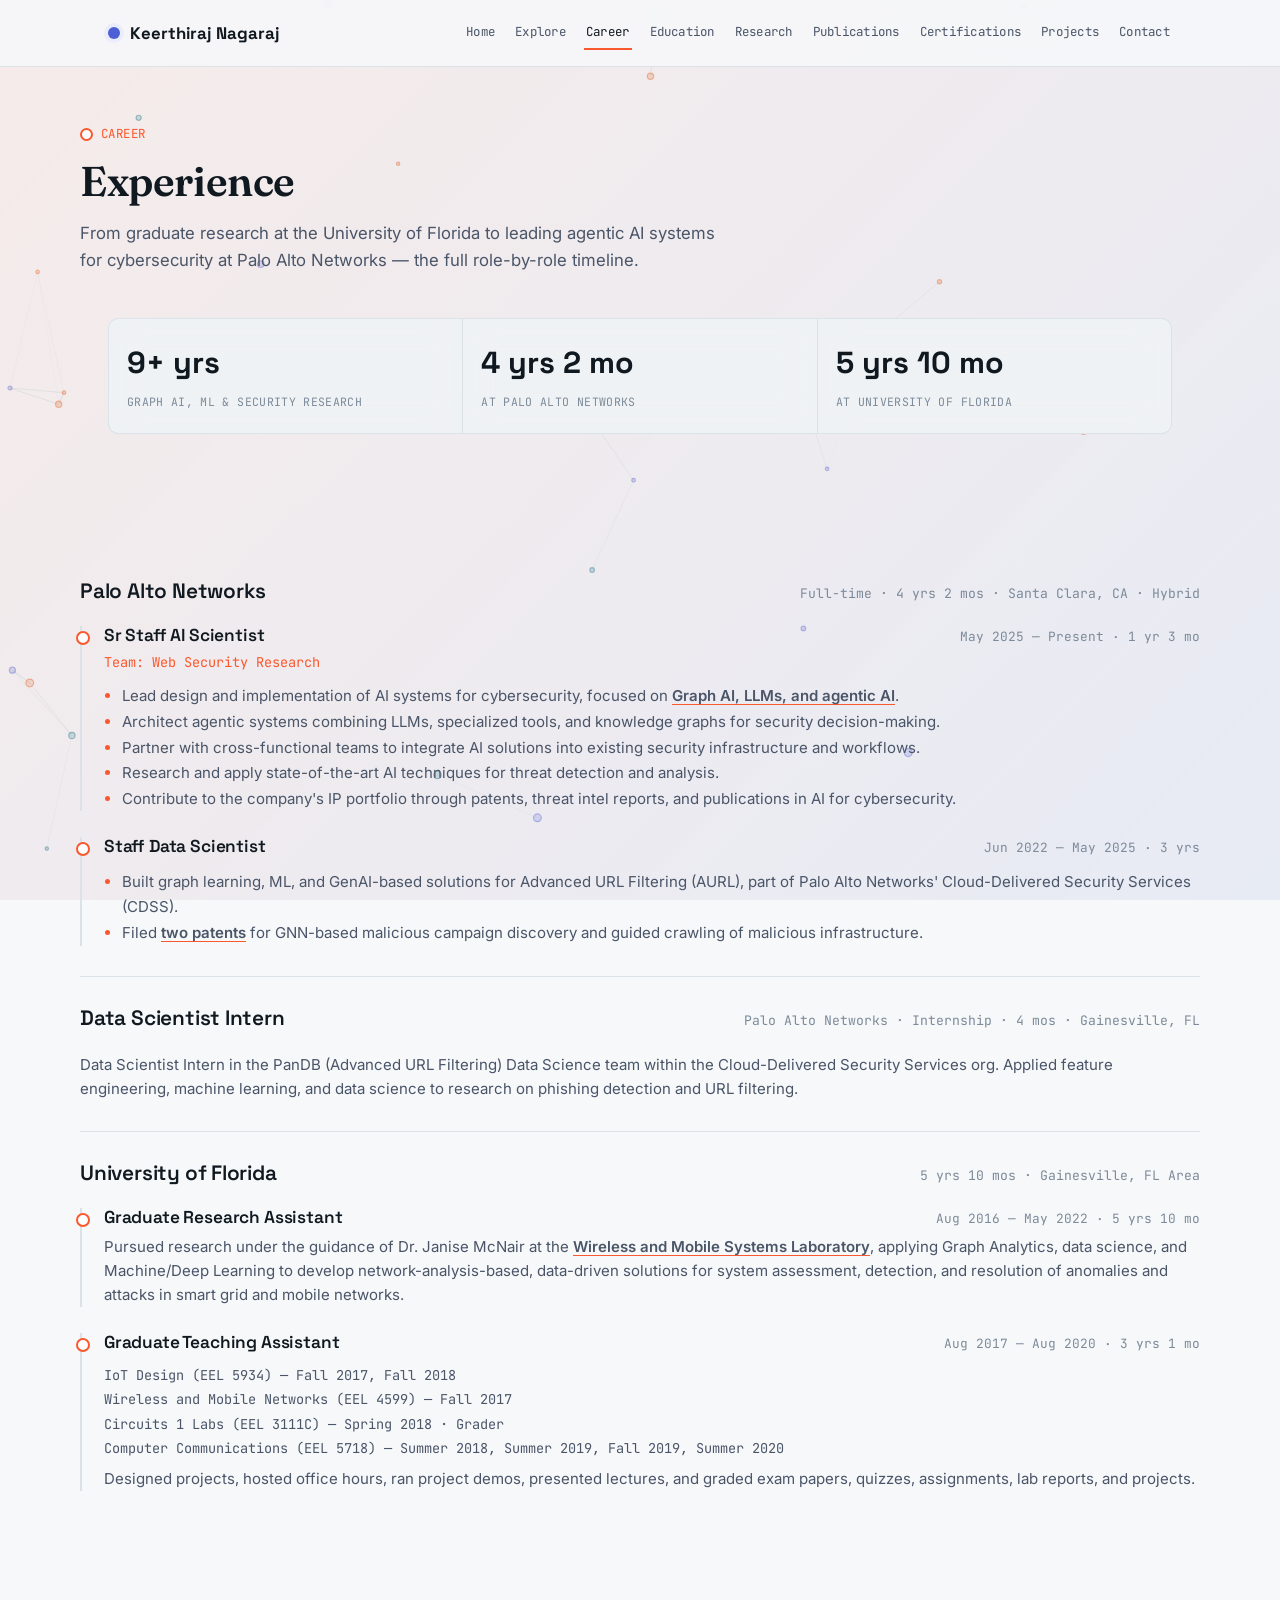
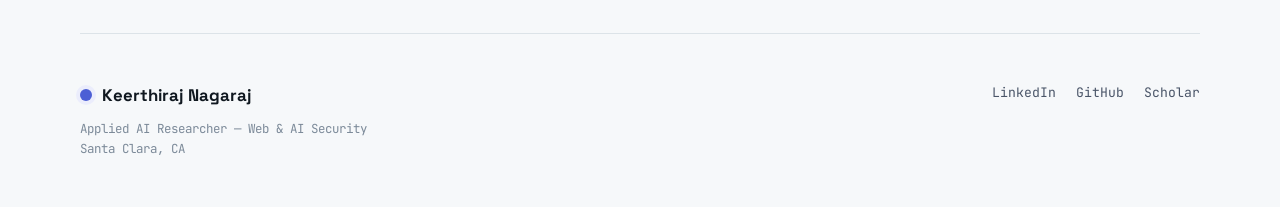
==== commit 53e04c30: "Apply glassmorphism visual redesign site-wide Extend the homepage's ambient gradient/particle canvas" ====
--- a/career.html
+++ b/career.html
@@ -8,7 +8,7 @@
 <link rel="preconnect" href="https://fonts.googleapis.com">
 <link rel="preconnect" href="https://fonts.gstatic.com" crossorigin>
 <link href="https://fonts.googleapis.com/css2?family=Fraunces:opsz,wght@9..144,500..700&family=Space+Grotesk:wght@500;600;700&family=Inter:wght@400;500;600&family=JetBrains+Mono:wght@400;500&display=swap" rel="stylesheet">
-<link rel="stylesheet" href="css/style.css?v=5">
+<link rel="stylesheet" href="css/style.css?v=6">
 </head>
 <body class="page-career">
 
@@ -136,6 +136,6 @@
   </div>
 </footer>
 
-<script src="js/main.js?v=5"></script>
+<script src="js/main.js?v=6"></script>
 </body>
 </html>
--- a/css/style.css
+++ b/css/style.css
@@ -29,6 +29,12 @@
   --line: #DCE3E8;
   --line-strong: #C3CDD6;
 
+  /* Glassmorphism surfaces — translucent fills over the fixed ambient backdrop */
+  --glass-surface: rgba(255,255,255,0.55);
+  --glass-surface-strong: rgba(255,255,255,0.72);
+  --glass-border: rgba(255,255,255,0.45);
+  --glass-blur: 16px;
+
   /* Brand colors — University of Florida + Palo Alto Networks, blended into a
      per-page accent instead of one flat color everywhere. UF's and PAN's
      oranges are near-identical hues, so they share one token. */
@@ -59,16 +65,21 @@
 body.page-contact { --accent: var(--ink); --accent-soft: var(--slate-soft); }
 
 * { box-sizing: border-box; }
-html { scroll-behavior: smooth; }
+html { scroll-behavior: smooth; background: var(--paper); }
 
 body {
   margin: 0;
-  background: var(--paper);
+  background: transparent;
   color: var(--ink);
   font-family: var(--font-body);
   font-size: 16px;
   line-height: 1.6;
   -webkit-font-smoothing: antialiased;
+  position: relative;
+}
+
+@media (max-width: 600px) {
+  :root { --glass-blur: 10px; }
 }
 
 @media (prefers-reduced-motion: reduce) {
@@ -114,6 +125,26 @@
   opacity: 0.5;
 }
 
+/* ---------- Ambient page backdrop (particle canvas + gradient tint) ---------- */
+#bg-canvas {
+  position: fixed;
+  inset: 0;
+  width: 100%;
+  height: 100%;
+  z-index: -2;
+  pointer-events: none;
+}
+body::before {
+  content: '';
+  position: fixed;
+  inset: 0;
+  z-index: -1;
+  background: linear-gradient(135deg,
+    rgba(250,88,45,0.08) 0%,
+    rgba(0,33,165,0.06) 100%);
+  pointer-events: none;
+}
+
 /* ---------- Header / Nav ---------- */
 .site-header {
   position: sticky;
@@ -121,6 +152,7 @@
   z-index: 50;
   background: rgba(246, 248, 250, 0.88);
   backdrop-filter: blur(10px);
+  -webkit-backdrop-filter: blur(10px);
   border-bottom: 1px solid var(--line);
 }
 
@@ -189,7 +221,9 @@
     position: fixed;
     top: 61px;
     left: 0; right: 0;
-    background: var(--paper-raised);
+    background: var(--glass-surface-strong);
+    backdrop-filter: blur(var(--glass-blur));
+    -webkit-backdrop-filter: blur(var(--glass-blur));
     border-bottom: 1px solid var(--line);
     flex-direction: column;
     gap: 0;
@@ -253,28 +287,33 @@
   font-family: var(--font-mono);
   font-size: 0.85rem;
   font-weight: 500;
-  border: 1px solid var(--line-strong);
-  background: var(--paper-raised);
+  border: 1px solid var(--glass-border);
+  background: var(--glass-surface);
+  backdrop-filter: blur(var(--glass-blur));
+  -webkit-backdrop-filter: blur(var(--glass-blur));
   color: var(--ink);
   cursor: pointer;
   transition: border-color 0.15s, transform 0.15s;
 }
 .btn:hover { text-decoration: none; border-color: var(--accent); transform: translateY(-1px); }
-.btn-primary { background: var(--ink); color: var(--paper-raised); border-color: var(--ink); }
+.btn-primary { background: var(--ink); color: var(--paper-raised); border-color: var(--ink); backdrop-filter: none; -webkit-backdrop-filter: none; }
 .btn-primary:hover { border-color: var(--ink); background: #1B2733; }
 .btn svg { width: 15px; height: 15px; }
 
 /* ---------- Cards ---------- */
 .card {
-  background: var(--paper-raised);
-  border: 1px solid var(--line);
+  background: var(--glass-surface);
+  border: 1px solid var(--glass-border);
   border-radius: var(--radius);
   padding: 24px;
+  backdrop-filter: blur(var(--glass-blur));
+  -webkit-backdrop-filter: blur(var(--glass-blur));
+  box-shadow: inset 0 1px 0 rgba(255,255,255,0.5), 0 8px 24px -14px rgba(16, 24, 32, 0.12);
   transition: border-color 0.15s, box-shadow 0.15s, transform 0.15s;
 }
 .card:hover {
   border-color: var(--accent);
-  box-shadow: 0 8px 24px -12px rgba(16, 24, 32, 0.15);
+  box-shadow: inset 0 1px 0 rgba(255,255,255,0.5), 0 16px 40px -16px rgba(16, 24, 32, 0.18);
   transform: translateY(-2px);
 }
 
@@ -399,7 +438,7 @@
   object-fit: cover;
   object-position: 50% 22%;
   border: 3px solid var(--accent);
-  box-shadow: 0 16px 40px -12px rgba(16, 24, 32, 0.25);
+  box-shadow: 0 20px 50px -16px rgba(16, 24, 32, 0.2);
 }
 @media (max-width: 860px) {
   .hero-top { gap: 24px; }
@@ -438,7 +477,9 @@
   overflow: hidden;
 }
 .stat {
-  background: var(--paper-raised);
+  background: var(--glass-surface);
+  backdrop-filter: blur(var(--glass-blur));
+  -webkit-backdrop-filter: blur(var(--glass-blur));
   padding: 20px 18px;
   text-align: left;
 }
@@ -477,11 +518,14 @@
    Knowledge Graph (D3, homepage signature element)
    =========================================================== */
 .kg-panel {
-  background: var(--paper-raised);
-  border: 1px solid var(--line);
+  background: var(--glass-surface);
+  border: 1px solid var(--glass-border);
   border-radius: var(--radius);
   padding: 16px 16px 0;
   overflow: hidden;
+  backdrop-filter: blur(var(--glass-blur));
+  -webkit-backdrop-filter: blur(var(--glass-blur));
+  box-shadow: inset 0 1px 0 rgba(255,255,255,0.5);
 }
 .kg-controls {
   display: flex;
@@ -503,8 +547,10 @@
   gap: 6px;
   padding: 5px 12px;
   border-radius: 999px;
-  border: 1px solid var(--line-strong);
-  background: var(--paper-raised);
+  border: 1px solid var(--glass-border);
+  background: var(--glass-surface);
+  backdrop-filter: blur(var(--glass-blur));
+  -webkit-backdrop-filter: blur(var(--glass-blur));
   font-family: var(--font-mono);
   font-size: 0.72rem;
   color: var(--ink-soft);
@@ -628,14 +674,16 @@
   font-size: 0.78rem;
   padding: 8px 16px;
   border-radius: 999px;
-  border: 1px solid var(--line-strong);
-  background: var(--paper-raised);
+  border: 1px solid var(--glass-border);
+  background: var(--glass-surface);
+  backdrop-filter: blur(var(--glass-blur));
+  -webkit-backdrop-filter: blur(var(--glass-blur));
   cursor: pointer;
   color: var(--ink-soft);
   transition: all 0.15s;
 }
 .filter-btn:hover { border-color: var(--teal); color: var(--ink); }
-.filter-btn.active { background: var(--ink); color: var(--paper-raised); border-color: var(--ink); }
+.filter-btn.active { background: var(--ink); color: var(--paper-raised); border-color: var(--ink); backdrop-filter: none; -webkit-backdrop-filter: none; }
 
 .pub-list { display: flex; flex-direction: column; gap: 1px; }
 .pub-item {
@@ -647,7 +695,7 @@
   border-bottom: 1px solid var(--line);
   transition: background 0.15s;
 }
-.pub-item:hover { background: var(--paper-raised); }
+.pub-item:hover { background: var(--glass-surface); backdrop-filter: blur(var(--glass-blur)); -webkit-backdrop-filter: blur(var(--glass-blur)); }
 .pub-year { font-family: var(--font-mono); color: var(--ink-faint); font-size: 0.85rem; padding-top: 2px; }
 .pub-body h4 { font-size: 1.02rem; margin-bottom: 6px; font-weight: 600; }
 .pub-venue { color: var(--ink-soft); font-size: 0.9rem; margin-bottom: 8px; }
@@ -690,7 +738,7 @@
   border-bottom: 1px solid var(--line);
   transition: background 0.15s;
 }
-.cert-item:hover { background: var(--paper-raised); }
+.cert-item:hover { background: var(--glass-surface); backdrop-filter: blur(var(--glass-blur)); -webkit-backdrop-filter: blur(var(--glass-blur)); }
 .cert-date { font-family: var(--font-mono); color: var(--ink-faint); font-size: 0.85rem; padding-top: 2px; }
 .cert-body h4 { font-size: 1rem; margin-bottom: 4px; font-weight: 600; }
 .cert-issuer { color: var(--ink-soft); font-size: 0.88rem; }
@@ -752,8 +800,11 @@
   gap: 8px;
   padding: 9px 16px;
   border-radius: 999px;
-  border: 1px solid var(--line-strong);
-  background: var(--paper-raised);
+  border: 1px solid var(--glass-border);
+  background: var(--glass-surface);
+  backdrop-filter: blur(var(--glass-blur));
+  -webkit-backdrop-filter: blur(var(--glass-blur));
+  box-shadow: inset 0 1px 0 rgba(255,255,255,0.5);
   font-size: 0.88rem;
   color: var(--ink);
 }
@@ -765,7 +816,9 @@
   border-radius: var(--radius);
   padding: 20px 22px;
   margin-bottom: 14px;
-  background: var(--paper-raised);
+  background: var(--glass-surface-strong);
+  backdrop-filter: blur(var(--glass-blur));
+  -webkit-backdrop-filter: blur(var(--glass-blur));
 }
 .intel-item .ii-top {
   display: flex;
@@ -836,35 +889,16 @@
 .page-hero p { color: var(--ink-soft); font-size: 1.05rem; margin-top: 14px; max-width: 640px; }
 
 /* ===========================================================
-   Hero — animated canvas background + gradient tint
+   Hero — layout only; ambient backdrop is now global (see
+   #bg-canvas / body::before near the top of this file)
    =========================================================== */
 .hero {
-  position: relative;
-  overflow: hidden;
   padding: 96px 0 72px;
   display: flex;
   flex-direction: column;
   justify-content: center;
   box-sizing: border-box;
 }
-.hero::before {
-  content: '';
-  position: absolute;
-  inset: 0;
-  background: linear-gradient(135deg,
-    rgba(250,88,45,0.07) 0%,
-    rgba(0,33,165,0.05) 100%);
-  z-index: 0;
-}
-#hero-canvas {
-  position: absolute;
-  inset: 0;
-  width: 100%;
-  height: 100%;
-  z-index: 0;
-  pointer-events: none;
-}
-.hero > * { position: relative; z-index: 1; }
 
 /* ===========================================================
    Color-coded hero stats
@@ -879,7 +913,9 @@
 .featured-research {
   border: 1.5px solid var(--accent);
   border-left: 5px solid var(--accent);
-  background: linear-gradient(135deg, var(--paper-raised) 55%, var(--accent-soft) 100%);
+  background: linear-gradient(135deg, var(--glass-surface-strong) 55%, var(--accent-soft) 100%);
+  backdrop-filter: blur(var(--glass-blur));
+  -webkit-backdrop-filter: blur(var(--glass-blur));
   border-radius: var(--radius);
   padding: 32px 36px;
   margin-bottom: 28px;
@@ -890,7 +926,7 @@
   transition: box-shadow 0.2s, transform 0.2s;
 }
 .featured-research:hover {
-  box-shadow: 0 14px 36px -8px rgba(250,88,45,0.2);
+  box-shadow: 0 20px 48px -14px rgba(250,88,45,0.18);
   transform: translateY(-2px);
 }
 .featured-research-badge {
@@ -941,7 +977,7 @@
    =========================================================== */
 .talk-card {
   border-left: 4px solid var(--violet);
-  background: linear-gradient(135deg, var(--paper-raised) 70%, var(--violet-soft) 100%);
+  background: linear-gradient(135deg, var(--glass-surface) 70%, var(--violet-soft) 100%);
 }
 
 /* ===========================================================
@@ -1098,3 +1134,17 @@
   margin-top: 8px;
   line-height: 1.8;
 }
+
+/* ===========================================================
+   Print — disable ambient backdrop and translucency, keep pages legible
+   =========================================================== */
+@media print {
+  #bg-canvas, body::before { display: none !important; }
+  .card, .media-chip, .kg-panel, .kg-chip, .intel-item,
+  .featured-research, .talk-card, .nav-links, .stat, .filter-btn,
+  .pub-item:hover, .cert-item:hover {
+    backdrop-filter: none !important;
+    -webkit-backdrop-filter: none !important;
+    background: var(--paper-raised) !important;
+  }
+}
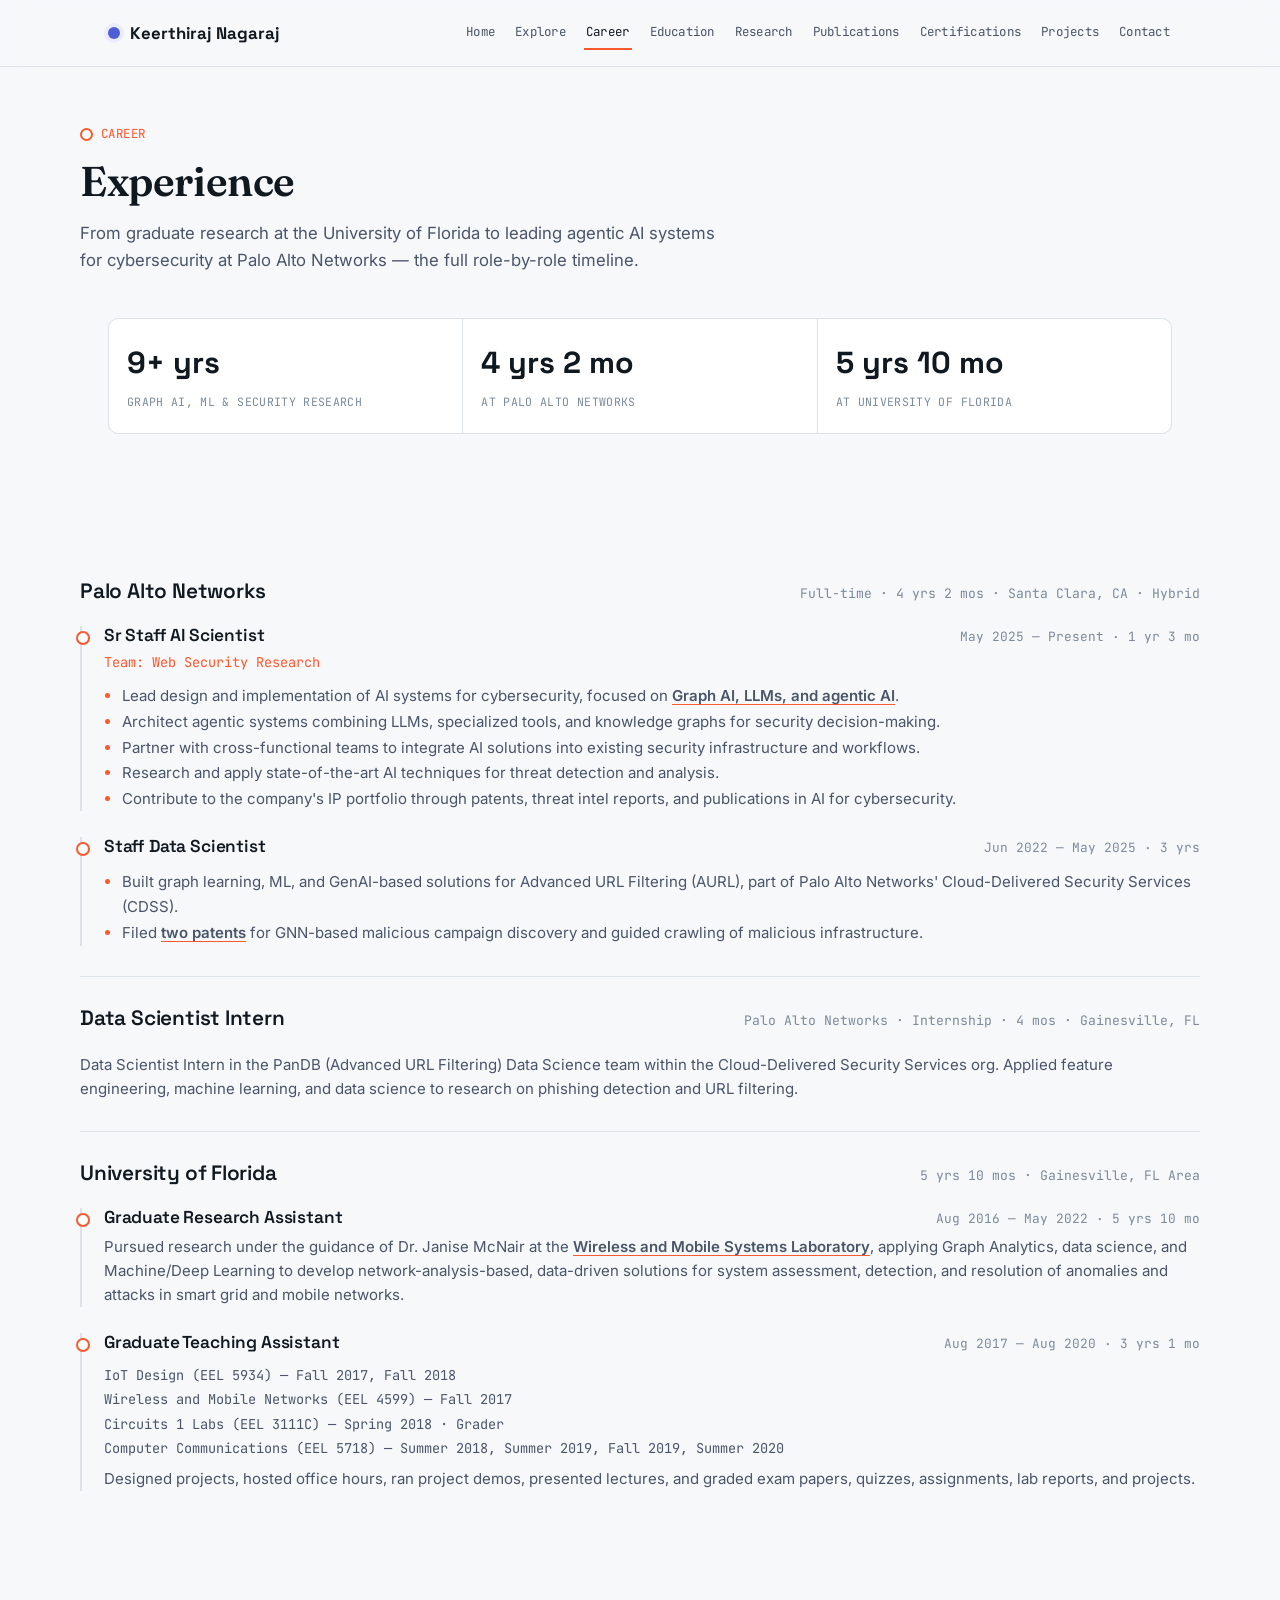
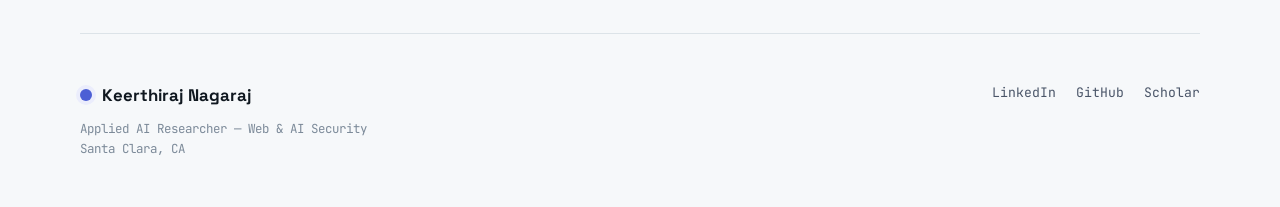
==== commit 96fbb3a4: "Revert "Apply glassmorphism visual redesign site-wide" This reverts commit 53e04c30c6c374af8f83f4fd3" ====
--- a/career.html
+++ b/career.html
@@ -8,7 +8,7 @@
 <link rel="preconnect" href="https://fonts.googleapis.com">
 <link rel="preconnect" href="https://fonts.gstatic.com" crossorigin>
 <link href="https://fonts.googleapis.com/css2?family=Fraunces:opsz,wght@9..144,500..700&family=Space+Grotesk:wght@500;600;700&family=Inter:wght@400;500;600&family=JetBrains+Mono:wght@400;500&display=swap" rel="stylesheet">
-<link rel="stylesheet" href="css/style.css?v=6">
+<link rel="stylesheet" href="css/style.css?v=5">
 </head>
 <body class="page-career">
 
@@ -136,6 +136,6 @@
   </div>
 </footer>
 
-<script src="js/main.js?v=6"></script>
+<script src="js/main.js?v=5"></script>
 </body>
 </html>
--- a/css/style.css
+++ b/css/style.css
@@ -29,12 +29,6 @@
   --line: #DCE3E8;
   --line-strong: #C3CDD6;
 
-  /* Glassmorphism surfaces — translucent fills over the fixed ambient backdrop */
-  --glass-surface: rgba(255,255,255,0.55);
-  --glass-surface-strong: rgba(255,255,255,0.72);
-  --glass-border: rgba(255,255,255,0.45);
-  --glass-blur: 16px;
-
   /* Brand colors — University of Florida + Palo Alto Networks, blended into a
      per-page accent instead of one flat color everywhere. UF's and PAN's
      oranges are near-identical hues, so they share one token. */
@@ -65,21 +59,16 @@
 body.page-contact { --accent: var(--ink); --accent-soft: var(--slate-soft); }
 
 * { box-sizing: border-box; }
-html { scroll-behavior: smooth; background: var(--paper); }
+html { scroll-behavior: smooth; }
 
 body {
   margin: 0;
-  background: transparent;
+  background: var(--paper);
   color: var(--ink);
   font-family: var(--font-body);
   font-size: 16px;
   line-height: 1.6;
   -webkit-font-smoothing: antialiased;
-  position: relative;
-}
-
-@media (max-width: 600px) {
-  :root { --glass-blur: 10px; }
 }
 
 @media (prefers-reduced-motion: reduce) {
@@ -125,26 +114,6 @@
   opacity: 0.5;
 }
 
-/* ---------- Ambient page backdrop (particle canvas + gradient tint) ---------- */
-#bg-canvas {
-  position: fixed;
-  inset: 0;
-  width: 100%;
-  height: 100%;
-  z-index: -2;
-  pointer-events: none;
-}
-body::before {
-  content: '';
-  position: fixed;
-  inset: 0;
-  z-index: -1;
-  background: linear-gradient(135deg,
-    rgba(250,88,45,0.08) 0%,
-    rgba(0,33,165,0.06) 100%);
-  pointer-events: none;
-}
-
 /* ---------- Header / Nav ---------- */
 .site-header {
   position: sticky;
@@ -152,7 +121,6 @@
   z-index: 50;
   background: rgba(246, 248, 250, 0.88);
   backdrop-filter: blur(10px);
-  -webkit-backdrop-filter: blur(10px);
   border-bottom: 1px solid var(--line);
 }
 
@@ -221,9 +189,7 @@
     position: fixed;
     top: 61px;
     left: 0; right: 0;
-    background: var(--glass-surface-strong);
-    backdrop-filter: blur(var(--glass-blur));
-    -webkit-backdrop-filter: blur(var(--glass-blur));
+    background: var(--paper-raised);
     border-bottom: 1px solid var(--line);
     flex-direction: column;
     gap: 0;
@@ -287,33 +253,28 @@
   font-family: var(--font-mono);
   font-size: 0.85rem;
   font-weight: 500;
-  border: 1px solid var(--glass-border);
-  background: var(--glass-surface);
-  backdrop-filter: blur(var(--glass-blur));
-  -webkit-backdrop-filter: blur(var(--glass-blur));
+  border: 1px solid var(--line-strong);
+  background: var(--paper-raised);
   color: var(--ink);
   cursor: pointer;
   transition: border-color 0.15s, transform 0.15s;
 }
 .btn:hover { text-decoration: none; border-color: var(--accent); transform: translateY(-1px); }
-.btn-primary { background: var(--ink); color: var(--paper-raised); border-color: var(--ink); backdrop-filter: none; -webkit-backdrop-filter: none; }
+.btn-primary { background: var(--ink); color: var(--paper-raised); border-color: var(--ink); }
 .btn-primary:hover { border-color: var(--ink); background: #1B2733; }
 .btn svg { width: 15px; height: 15px; }
 
 /* ---------- Cards ---------- */
 .card {
-  background: var(--glass-surface);
-  border: 1px solid var(--glass-border);
+  background: var(--paper-raised);
+  border: 1px solid var(--line);
   border-radius: var(--radius);
   padding: 24px;
-  backdrop-filter: blur(var(--glass-blur));
-  -webkit-backdrop-filter: blur(var(--glass-blur));
-  box-shadow: inset 0 1px 0 rgba(255,255,255,0.5), 0 8px 24px -14px rgba(16, 24, 32, 0.12);
   transition: border-color 0.15s, box-shadow 0.15s, transform 0.15s;
 }
 .card:hover {
   border-color: var(--accent);
-  box-shadow: inset 0 1px 0 rgba(255,255,255,0.5), 0 16px 40px -16px rgba(16, 24, 32, 0.18);
+  box-shadow: 0 8px 24px -12px rgba(16, 24, 32, 0.15);
   transform: translateY(-2px);
 }
 
@@ -438,7 +399,7 @@
   object-fit: cover;
   object-position: 50% 22%;
   border: 3px solid var(--accent);
-  box-shadow: 0 20px 50px -16px rgba(16, 24, 32, 0.2);
+  box-shadow: 0 16px 40px -12px rgba(16, 24, 32, 0.25);
 }
 @media (max-width: 860px) {
   .hero-top { gap: 24px; }
@@ -477,9 +438,7 @@
   overflow: hidden;
 }
 .stat {
-  background: var(--glass-surface);
-  backdrop-filter: blur(var(--glass-blur));
-  -webkit-backdrop-filter: blur(var(--glass-blur));
+  background: var(--paper-raised);
   padding: 20px 18px;
   text-align: left;
 }
@@ -518,14 +477,11 @@
    Knowledge Graph (D3, homepage signature element)
    =========================================================== */
 .kg-panel {
-  background: var(--glass-surface);
-  border: 1px solid var(--glass-border);
+  background: var(--paper-raised);
+  border: 1px solid var(--line);
   border-radius: var(--radius);
   padding: 16px 16px 0;
   overflow: hidden;
-  backdrop-filter: blur(var(--glass-blur));
-  -webkit-backdrop-filter: blur(var(--glass-blur));
-  box-shadow: inset 0 1px 0 rgba(255,255,255,0.5);
 }
 .kg-controls {
   display: flex;
@@ -547,10 +503,8 @@
   gap: 6px;
   padding: 5px 12px;
   border-radius: 999px;
-  border: 1px solid var(--glass-border);
-  background: var(--glass-surface);
-  backdrop-filter: blur(var(--glass-blur));
-  -webkit-backdrop-filter: blur(var(--glass-blur));
+  border: 1px solid var(--line-strong);
+  background: var(--paper-raised);
   font-family: var(--font-mono);
   font-size: 0.72rem;
   color: var(--ink-soft);
@@ -674,16 +628,14 @@
   font-size: 0.78rem;
   padding: 8px 16px;
   border-radius: 999px;
-  border: 1px solid var(--glass-border);
-  background: var(--glass-surface);
-  backdrop-filter: blur(var(--glass-blur));
-  -webkit-backdrop-filter: blur(var(--glass-blur));
+  border: 1px solid var(--line-strong);
+  background: var(--paper-raised);
   cursor: pointer;
   color: var(--ink-soft);
   transition: all 0.15s;
 }
 .filter-btn:hover { border-color: var(--teal); color: var(--ink); }
-.filter-btn.active { background: var(--ink); color: var(--paper-raised); border-color: var(--ink); backdrop-filter: none; -webkit-backdrop-filter: none; }
+.filter-btn.active { background: var(--ink); color: var(--paper-raised); border-color: var(--ink); }
 
 .pub-list { display: flex; flex-direction: column; gap: 1px; }
 .pub-item {
@@ -695,7 +647,7 @@
   border-bottom: 1px solid var(--line);
   transition: background 0.15s;
 }
-.pub-item:hover { background: var(--glass-surface); backdrop-filter: blur(var(--glass-blur)); -webkit-backdrop-filter: blur(var(--glass-blur)); }
+.pub-item:hover { background: var(--paper-raised); }
 .pub-year { font-family: var(--font-mono); color: var(--ink-faint); font-size: 0.85rem; padding-top: 2px; }
 .pub-body h4 { font-size: 1.02rem; margin-bottom: 6px; font-weight: 600; }
 .pub-venue { color: var(--ink-soft); font-size: 0.9rem; margin-bottom: 8px; }
@@ -738,7 +690,7 @@
   border-bottom: 1px solid var(--line);
   transition: background 0.15s;
 }
-.cert-item:hover { background: var(--glass-surface); backdrop-filter: blur(var(--glass-blur)); -webkit-backdrop-filter: blur(var(--glass-blur)); }
+.cert-item:hover { background: var(--paper-raised); }
 .cert-date { font-family: var(--font-mono); color: var(--ink-faint); font-size: 0.85rem; padding-top: 2px; }
 .cert-body h4 { font-size: 1rem; margin-bottom: 4px; font-weight: 600; }
 .cert-issuer { color: var(--ink-soft); font-size: 0.88rem; }
@@ -800,11 +752,8 @@
   gap: 8px;
   padding: 9px 16px;
   border-radius: 999px;
-  border: 1px solid var(--glass-border);
-  background: var(--glass-surface);
-  backdrop-filter: blur(var(--glass-blur));
-  -webkit-backdrop-filter: blur(var(--glass-blur));
-  box-shadow: inset 0 1px 0 rgba(255,255,255,0.5);
+  border: 1px solid var(--line-strong);
+  background: var(--paper-raised);
   font-size: 0.88rem;
   color: var(--ink);
 }
@@ -816,9 +765,7 @@
   border-radius: var(--radius);
   padding: 20px 22px;
   margin-bottom: 14px;
-  background: var(--glass-surface-strong);
-  backdrop-filter: blur(var(--glass-blur));
-  -webkit-backdrop-filter: blur(var(--glass-blur));
+  background: var(--paper-raised);
 }
 .intel-item .ii-top {
   display: flex;
@@ -889,16 +836,35 @@
 .page-hero p { color: var(--ink-soft); font-size: 1.05rem; margin-top: 14px; max-width: 640px; }
 
 /* ===========================================================
-   Hero — layout only; ambient backdrop is now global (see
-   #bg-canvas / body::before near the top of this file)
+   Hero — animated canvas background + gradient tint
    =========================================================== */
 .hero {
+  position: relative;
+  overflow: hidden;
   padding: 96px 0 72px;
   display: flex;
   flex-direction: column;
   justify-content: center;
   box-sizing: border-box;
 }
+.hero::before {
+  content: '';
+  position: absolute;
+  inset: 0;
+  background: linear-gradient(135deg,
+    rgba(250,88,45,0.07) 0%,
+    rgba(0,33,165,0.05) 100%);
+  z-index: 0;
+}
+#hero-canvas {
+  position: absolute;
+  inset: 0;
+  width: 100%;
+  height: 100%;
+  z-index: 0;
+  pointer-events: none;
+}
+.hero > * { position: relative; z-index: 1; }
 
 /* ===========================================================
    Color-coded hero stats
@@ -913,9 +879,7 @@
 .featured-research {
   border: 1.5px solid var(--accent);
   border-left: 5px solid var(--accent);
-  background: linear-gradient(135deg, var(--glass-surface-strong) 55%, var(--accent-soft) 100%);
-  backdrop-filter: blur(var(--glass-blur));
-  -webkit-backdrop-filter: blur(var(--glass-blur));
+  background: linear-gradient(135deg, var(--paper-raised) 55%, var(--accent-soft) 100%);
   border-radius: var(--radius);
   padding: 32px 36px;
   margin-bottom: 28px;
@@ -926,7 +890,7 @@
   transition: box-shadow 0.2s, transform 0.2s;
 }
 .featured-research:hover {
-  box-shadow: 0 20px 48px -14px rgba(250,88,45,0.18);
+  box-shadow: 0 14px 36px -8px rgba(250,88,45,0.2);
   transform: translateY(-2px);
 }
 .featured-research-badge {
@@ -977,7 +941,7 @@
    =========================================================== */
 .talk-card {
   border-left: 4px solid var(--violet);
-  background: linear-gradient(135deg, var(--glass-surface) 70%, var(--violet-soft) 100%);
+  background: linear-gradient(135deg, var(--paper-raised) 70%, var(--violet-soft) 100%);
 }
 
 /* ===========================================================
@@ -1134,17 +1098,3 @@
   margin-top: 8px;
   line-height: 1.8;
 }
-
-/* ===========================================================
-   Print — disable ambient backdrop and translucency, keep pages legible
-   =========================================================== */
-@media print {
-  #bg-canvas, body::before { display: none !important; }
-  .card, .media-chip, .kg-panel, .kg-chip, .intel-item,
-  .featured-research, .talk-card, .nav-links, .stat, .filter-btn,
-  .pub-item:hover, .cert-item:hover {
-    backdrop-filter: none !important;
-    -webkit-backdrop-filter: none !important;
-    background: var(--paper-raised) !important;
-  }
-}
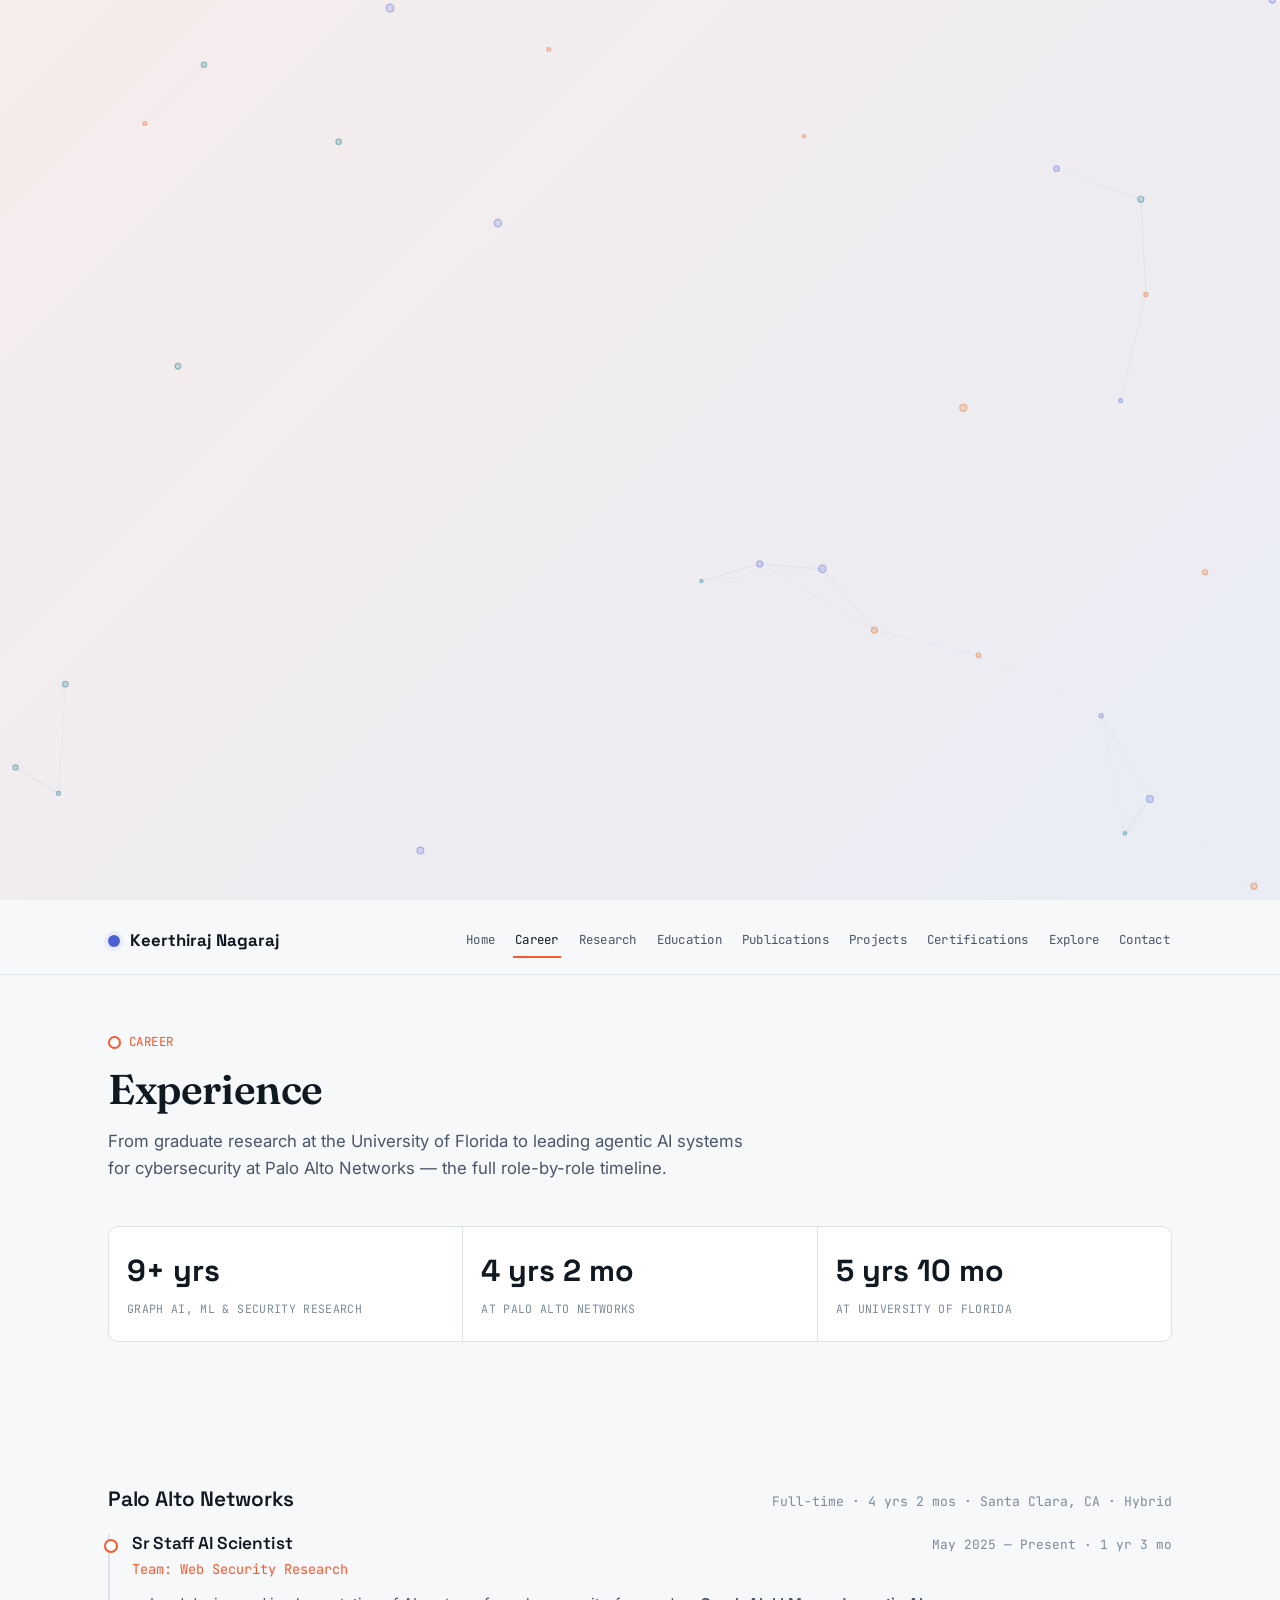
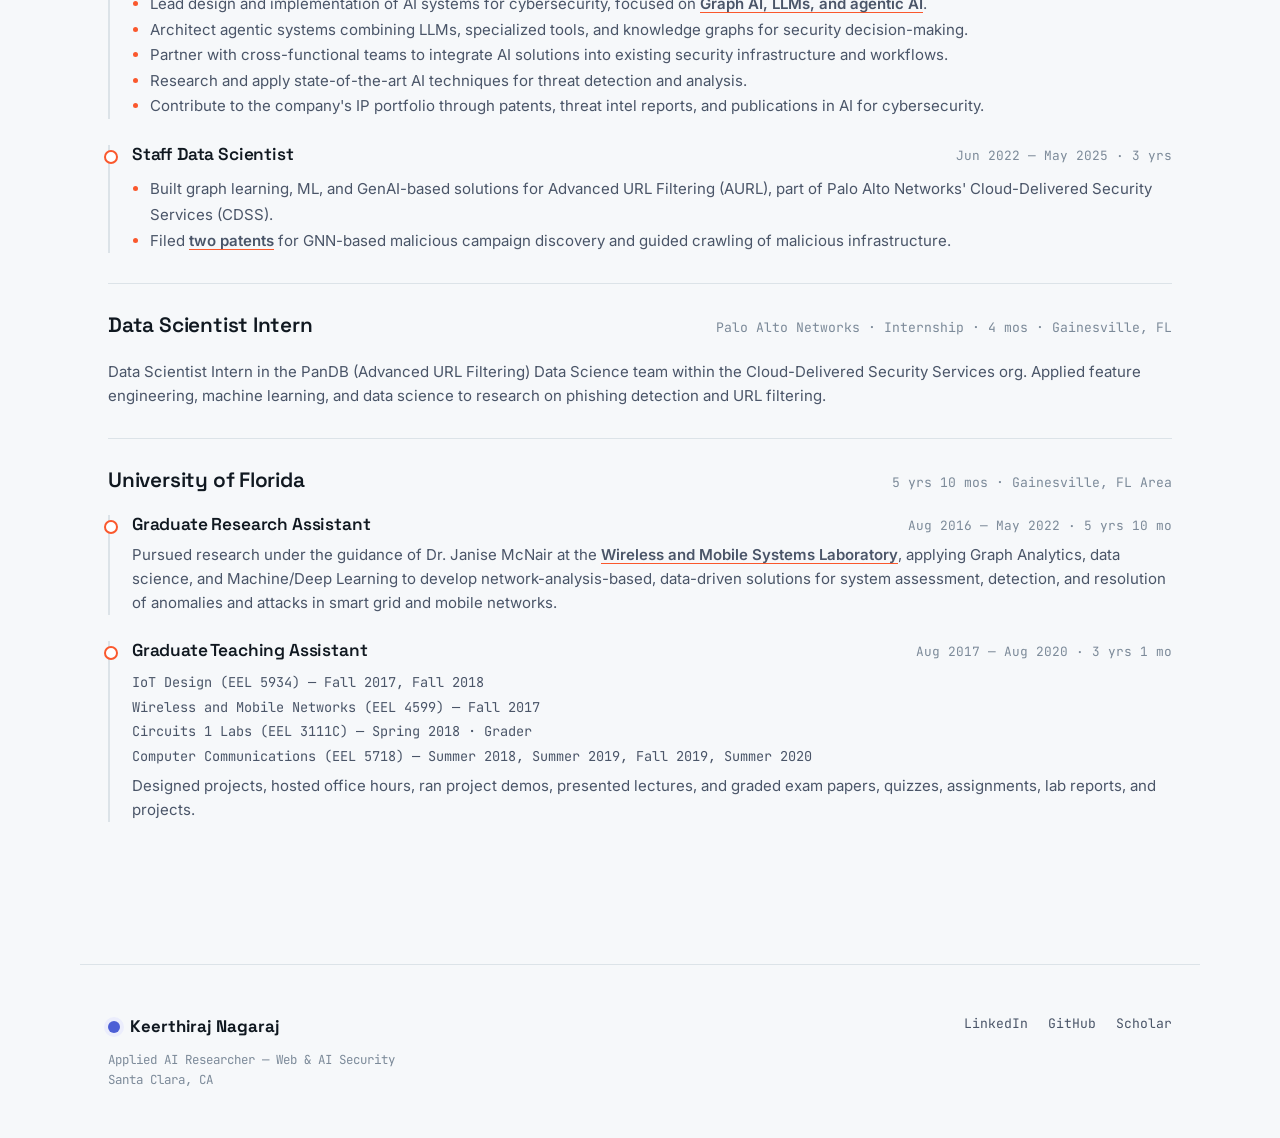
==== commit 46ed1c4c: "Add IEEE Spectrum & Blacksmith InfoSec media mentions, link press teaser, reorder nav - Add IEEE Spe" ====
--- a/career.html
+++ b/career.html
@@ -20,13 +20,13 @@
     </button>
     <div class="nav-links">
       <a href="index.html">Home</a>
+      <a href="career.html" class="active">Career</a>
+      <a href="research.html">Research</a>
+      <a href="education.html">Education</a>
+      <a href="publications.html">Publications</a>
+      <a href="projects.html">Projects</a>
+      <a href="certifications.html">Certifications</a>
       <a href="explore.html">Explore</a>
-      <a href="career.html" class="active">Career</a>
-      <a href="education.html">Education</a>
-      <a href="research.html">Research</a>
-      <a href="publications.html">Publications</a>
-      <a href="certifications.html">Certifications</a>
-      <a href="projects.html">Projects</a>
       <a href="contact.html">Contact</a>
     </div>
   </nav>
--- a/css/style.css
+++ b/css/style.css
@@ -59,16 +59,31 @@
 body.page-contact { --accent: var(--ink); --accent-soft: var(--slate-soft); }
 
 * { box-sizing: border-box; }
-html { scroll-behavior: smooth; }
+html { scroll-behavior: smooth; background: var(--paper); }
 
 body {
   margin: 0;
-  background: var(--paper);
+  background: transparent;
   color: var(--ink);
   font-family: var(--font-body);
   font-size: 16px;
   line-height: 1.6;
   -webkit-font-smoothing: antialiased;
+  position: relative;
+}
+
+/* Ambient gradient tint — fixed, full-viewport, behind every page.
+   Cards/panels stay fully opaque, so this only shows in the negative
+   space and behind plain body text, same as the homepage hero always did. */
+body::before {
+  content: '';
+  position: fixed;
+  inset: 0;
+  z-index: -1;
+  background: linear-gradient(135deg,
+    rgba(250,88,45,0.07) 0%,
+    rgba(0,33,165,0.05) 100%);
+  pointer-events: none;
 }
 
 @media (prefers-reduced-motion: reduce) {
@@ -224,7 +239,8 @@
 
 /* ---------- Section rhythm ---------- */
 .section {
-  padding: 72px 0;
+  padding-top: 72px;
+  padding-bottom: 72px;
   border-bottom: 1px solid var(--line);
   position: relative;
 }
@@ -300,7 +316,8 @@
 
 /* ---------- Footer ---------- */
 .site-footer {
-  padding: 48px 0;
+  padding-top: 48px;
+  padding-bottom: 48px;
   border-top: 1px solid var(--line);
   margin-top: 40px;
 }
@@ -830,13 +847,15 @@
 .contact-card span { font-family: var(--font-mono); font-size: 0.82rem; color: var(--ink-faint); }
 
 .page-hero {
-  padding: 56px 0 8px;
+  padding-top: 56px;
+  padding-bottom: 8px;
 }
 .page-hero h1 { font-family: var(--font-serif); font-size: clamp(2rem, 4vw, 2.6rem); }
 .page-hero p { color: var(--ink-soft); font-size: 1.05rem; margin-top: 14px; max-width: 640px; }
 
 /* ===========================================================
-   Hero — animated canvas background + gradient tint
+   Hero — animated canvas background (gradient tint is now global,
+   see body::before near the top of this file)
    =========================================================== */
 .hero {
   position: relative;
@@ -846,15 +865,6 @@
   flex-direction: column;
   justify-content: center;
   box-sizing: border-box;
-}
-.hero::before {
-  content: '';
-  position: absolute;
-  inset: 0;
-  background: linear-gradient(135deg,
-    rgba(250,88,45,0.07) 0%,
-    rgba(0,33,165,0.05) 100%);
-  z-index: 0;
 }
 #hero-canvas {
   position: absolute;
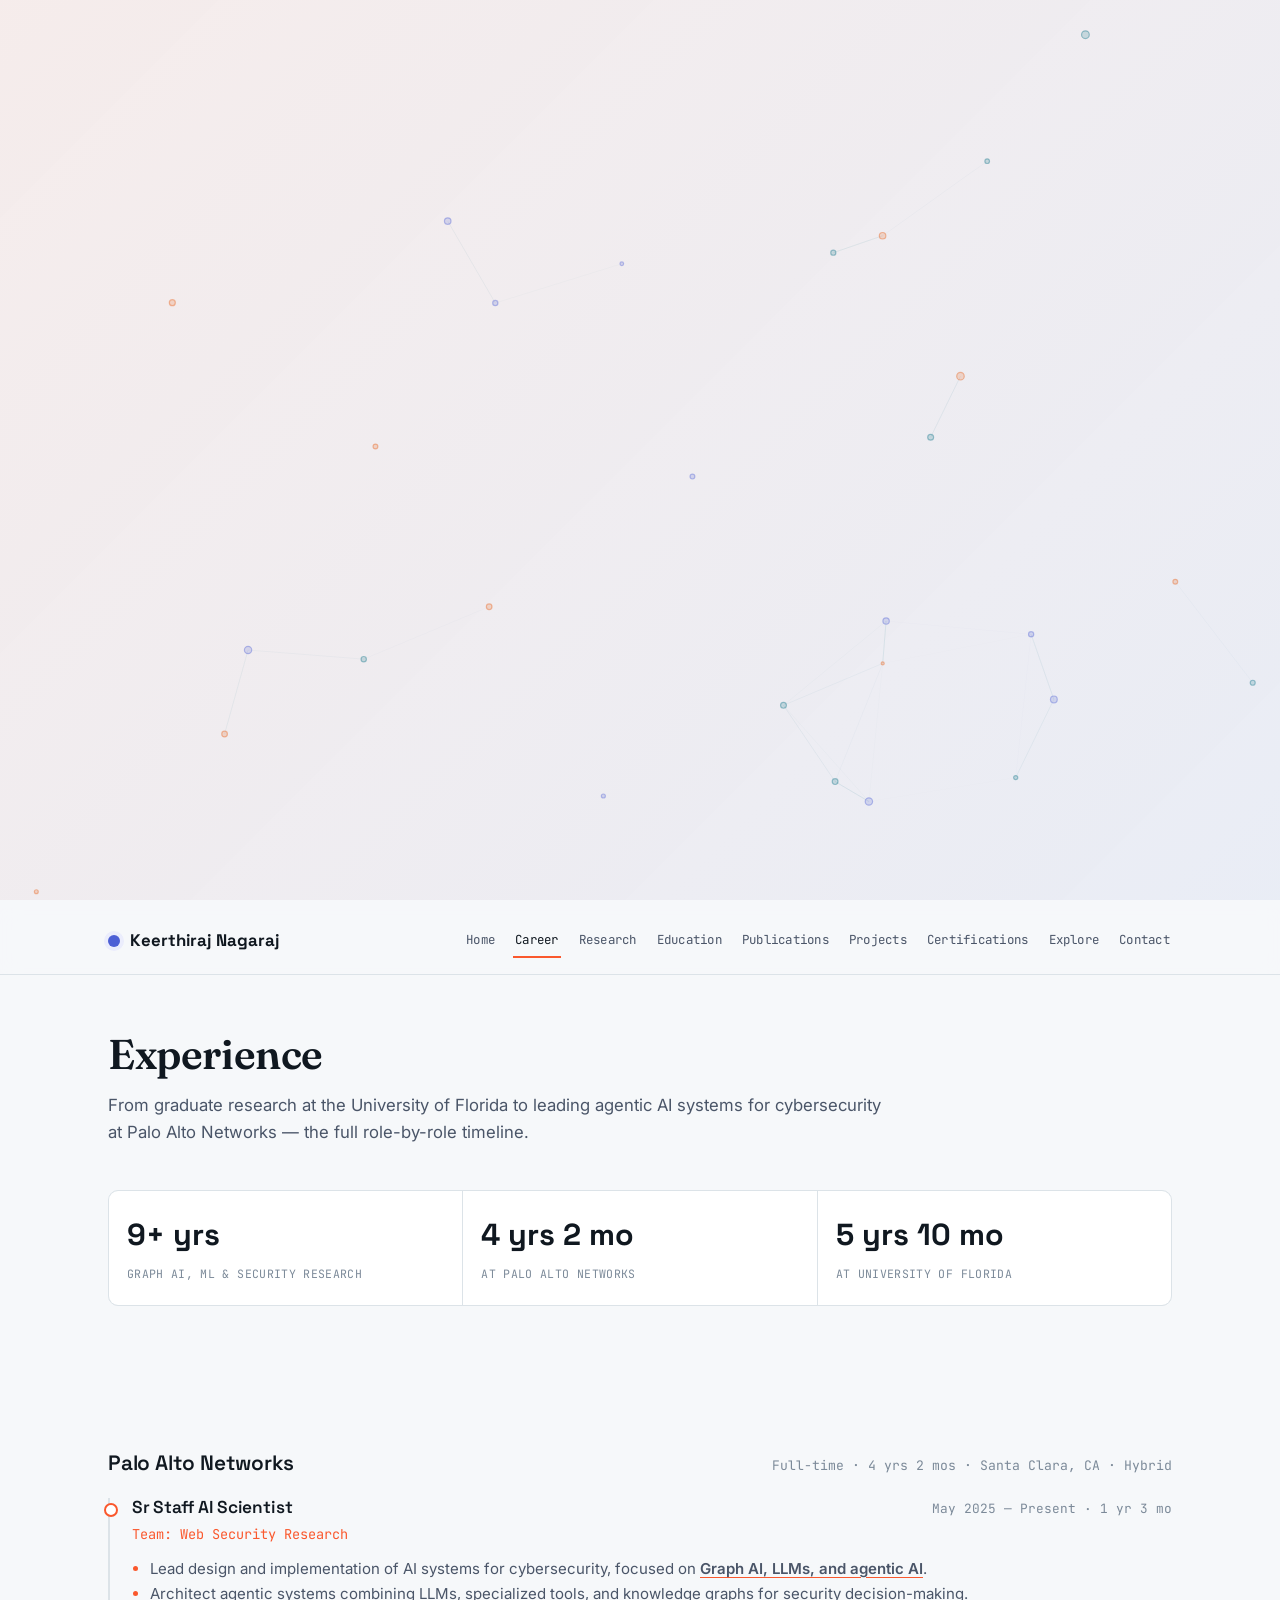
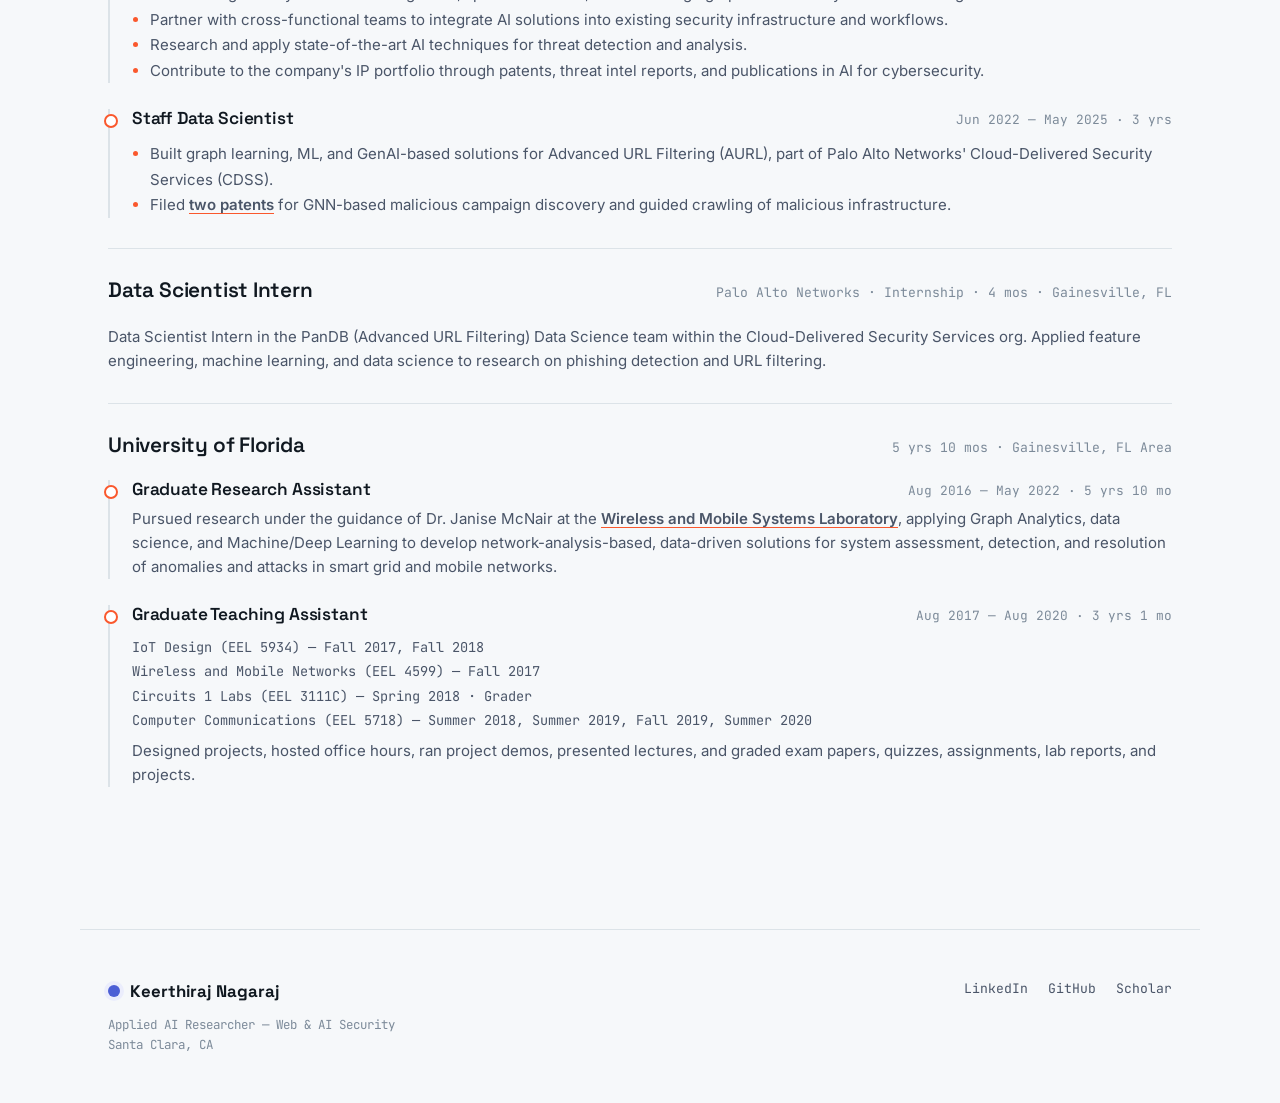
==== commit f8dd812e: "Remove redundant eyebrow tags, widen hero/section paragraph column - Remove decorative node-tag labe" ====
--- a/career.html
+++ b/career.html
@@ -8,7 +8,7 @@
 <link rel="preconnect" href="https://fonts.googleapis.com">
 <link rel="preconnect" href="https://fonts.gstatic.com" crossorigin>
 <link href="https://fonts.googleapis.com/css2?family=Fraunces:opsz,wght@9..144,500..700&family=Space+Grotesk:wght@500;600;700&family=Inter:wght@400;500;600&family=JetBrains+Mono:wght@400;500&display=swap" rel="stylesheet">
-<link rel="stylesheet" href="css/style.css?v=5">
+<link rel="stylesheet" href="css/style.css?v=6">
 </head>
 <body class="page-career">
 
@@ -34,7 +34,6 @@
 
 <main>
   <section class="page-hero wrap">
-    <div class="node-tag">Career</div>
     <h1>Experience</h1>
     <p>From graduate research at the University of Florida to leading agentic AI systems for cybersecurity at Palo Alto Networks — the full role-by-role timeline.</p>
   </section>
--- a/css/style.css
+++ b/css/style.css
@@ -247,7 +247,7 @@
 .section:last-of-type { border-bottom: none; }
 
 .section-head {
-  max-width: 640px;
+  max-width: 780px;
   margin-bottom: 40px;
 }
 .section-head h2 {
@@ -851,7 +851,7 @@
   padding-bottom: 8px;
 }
 .page-hero h1 { font-family: var(--font-serif); font-size: clamp(2rem, 4vw, 2.6rem); }
-.page-hero p { color: var(--ink-soft); font-size: 1.05rem; margin-top: 14px; max-width: 640px; }
+.page-hero p { color: var(--ink-soft); font-size: 1.05rem; margin-top: 14px; max-width: 780px; }
 
 /* ===========================================================
    Hero — animated canvas background (gradient tint is now global,
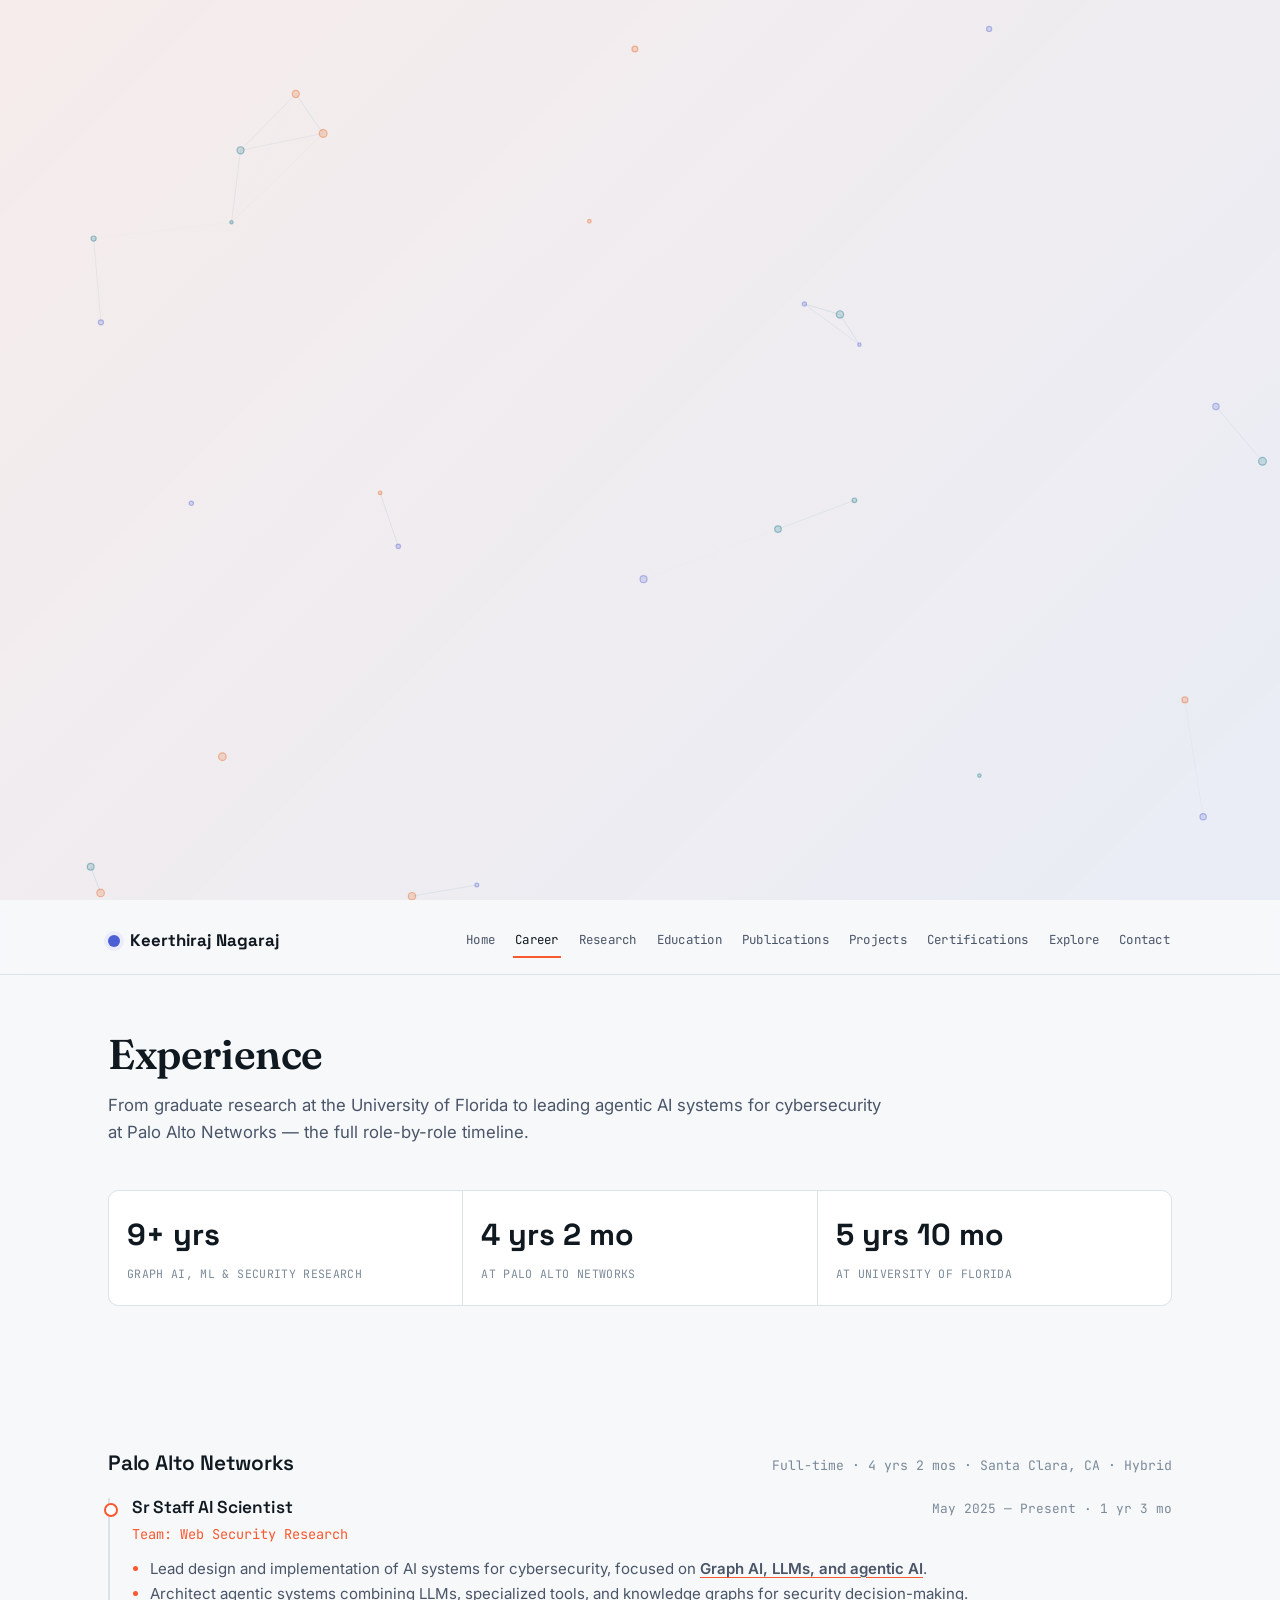
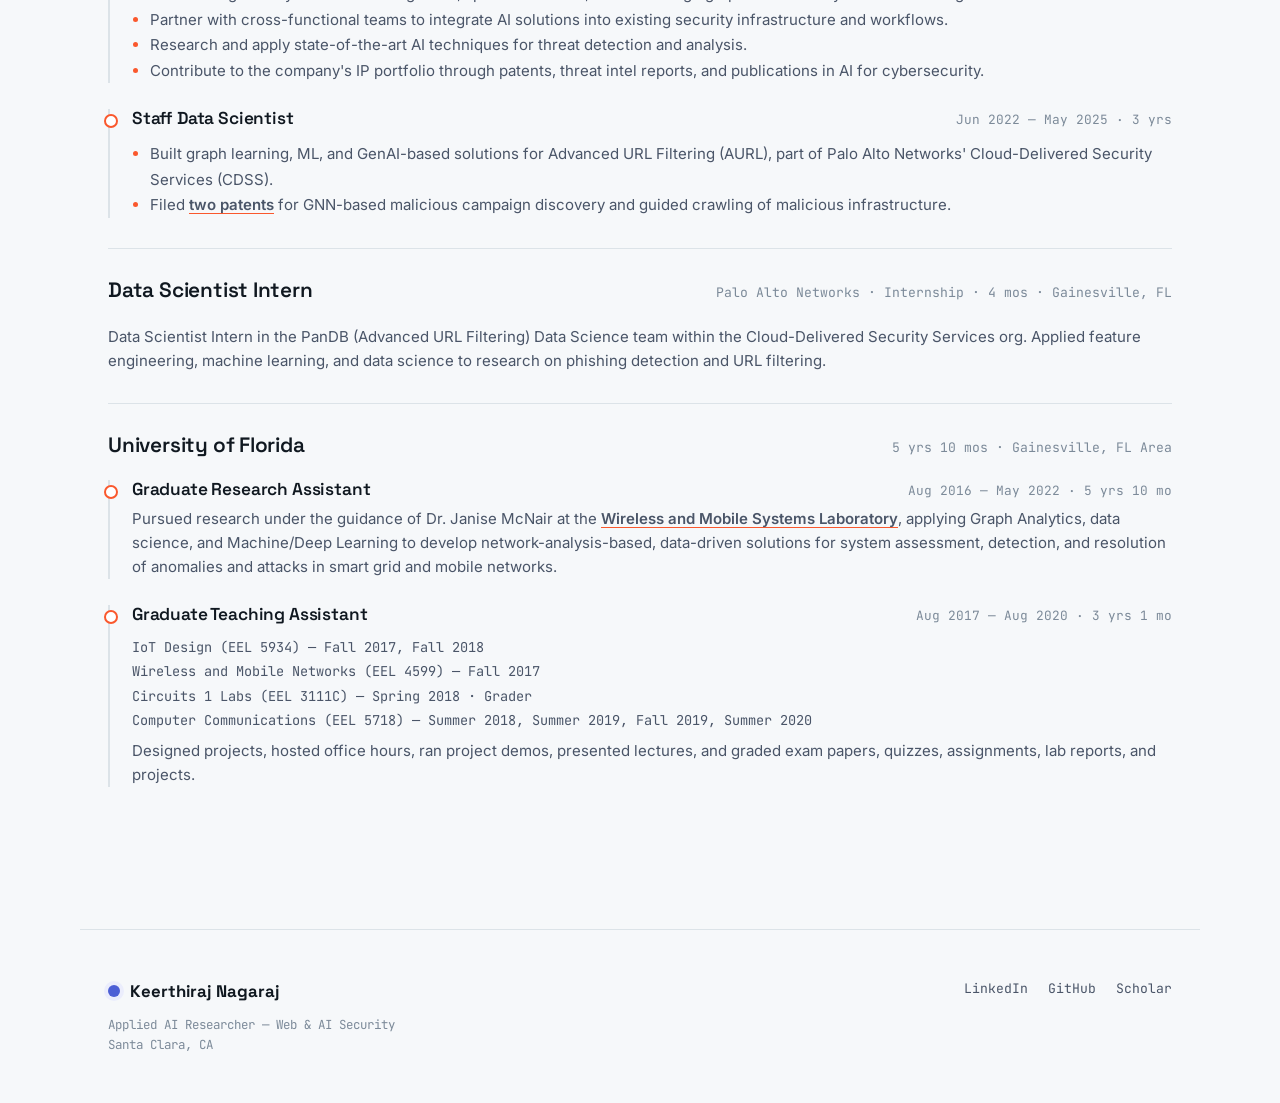
==== commit cd9ae213: "Add TTI Releases and Flagship Reports stats to homepage hero - New homepage hero stats: 12 TTI Relea" ====
--- a/career.html
+++ b/career.html
@@ -8,7 +8,7 @@
 <link rel="preconnect" href="https://fonts.googleapis.com">
 <link rel="preconnect" href="https://fonts.gstatic.com" crossorigin>
 <link href="https://fonts.googleapis.com/css2?family=Fraunces:opsz,wght@9..144,500..700&family=Space+Grotesk:wght@500;600;700&family=Inter:wght@400;500;600&family=JetBrains+Mono:wght@400;500&display=swap" rel="stylesheet">
-<link rel="stylesheet" href="css/style.css?v=6">
+<link rel="stylesheet" href="css/style.css?v=7">
 </head>
 <body class="page-career">
 
--- a/css/style.css
+++ b/css/style.css
@@ -446,7 +446,7 @@
 }
 .stat-row {
   display: grid;
-  grid-template-columns: repeat(4, 1fr);
+  grid-template-columns: repeat(3, 1fr);
   gap: 1px;
   background: var(--line);
   border: 1px solid var(--line);
@@ -473,16 +473,20 @@
   text-transform: uppercase;
   letter-spacing: 0.03em;
 }
-.stat-media {
+.stat-media, .stat-tti, .stat-reports {
   display: flex;
   flex-direction: column;
   justify-content: center;
   text-decoration: none;
   transition: background 0.15s;
 }
-.stat-media .lbl { transition: color 0.15s; }
+.stat-media .lbl, .stat-tti .lbl, .stat-reports .lbl { transition: color 0.15s; }
 .stat-media:hover { background: var(--paper); }
 .stat-media:hover .lbl { color: var(--teal); }
+.stat-tti:hover { background: var(--paper); }
+.stat-tti:hover .lbl { color: var(--sky); }
+.stat-reports:hover { background: var(--paper); }
+.stat-reports:hover .lbl { color: var(--coral); }
 @media (max-width: 700px) {
   .stat-row { grid-template-columns: repeat(2, 1fr); }
 }
@@ -882,6 +886,8 @@
 .stat-citations .num { color: var(--teal); }
 .stat-pubs      .num { color: var(--violet); }
 .stat-patents   .num { color: var(--amber); }
+.stat-tti       .num { color: var(--sky); }
+.stat-reports   .num { color: var(--coral); }
 
 /* ===========================================================
    Featured research card (flagship full-width article)
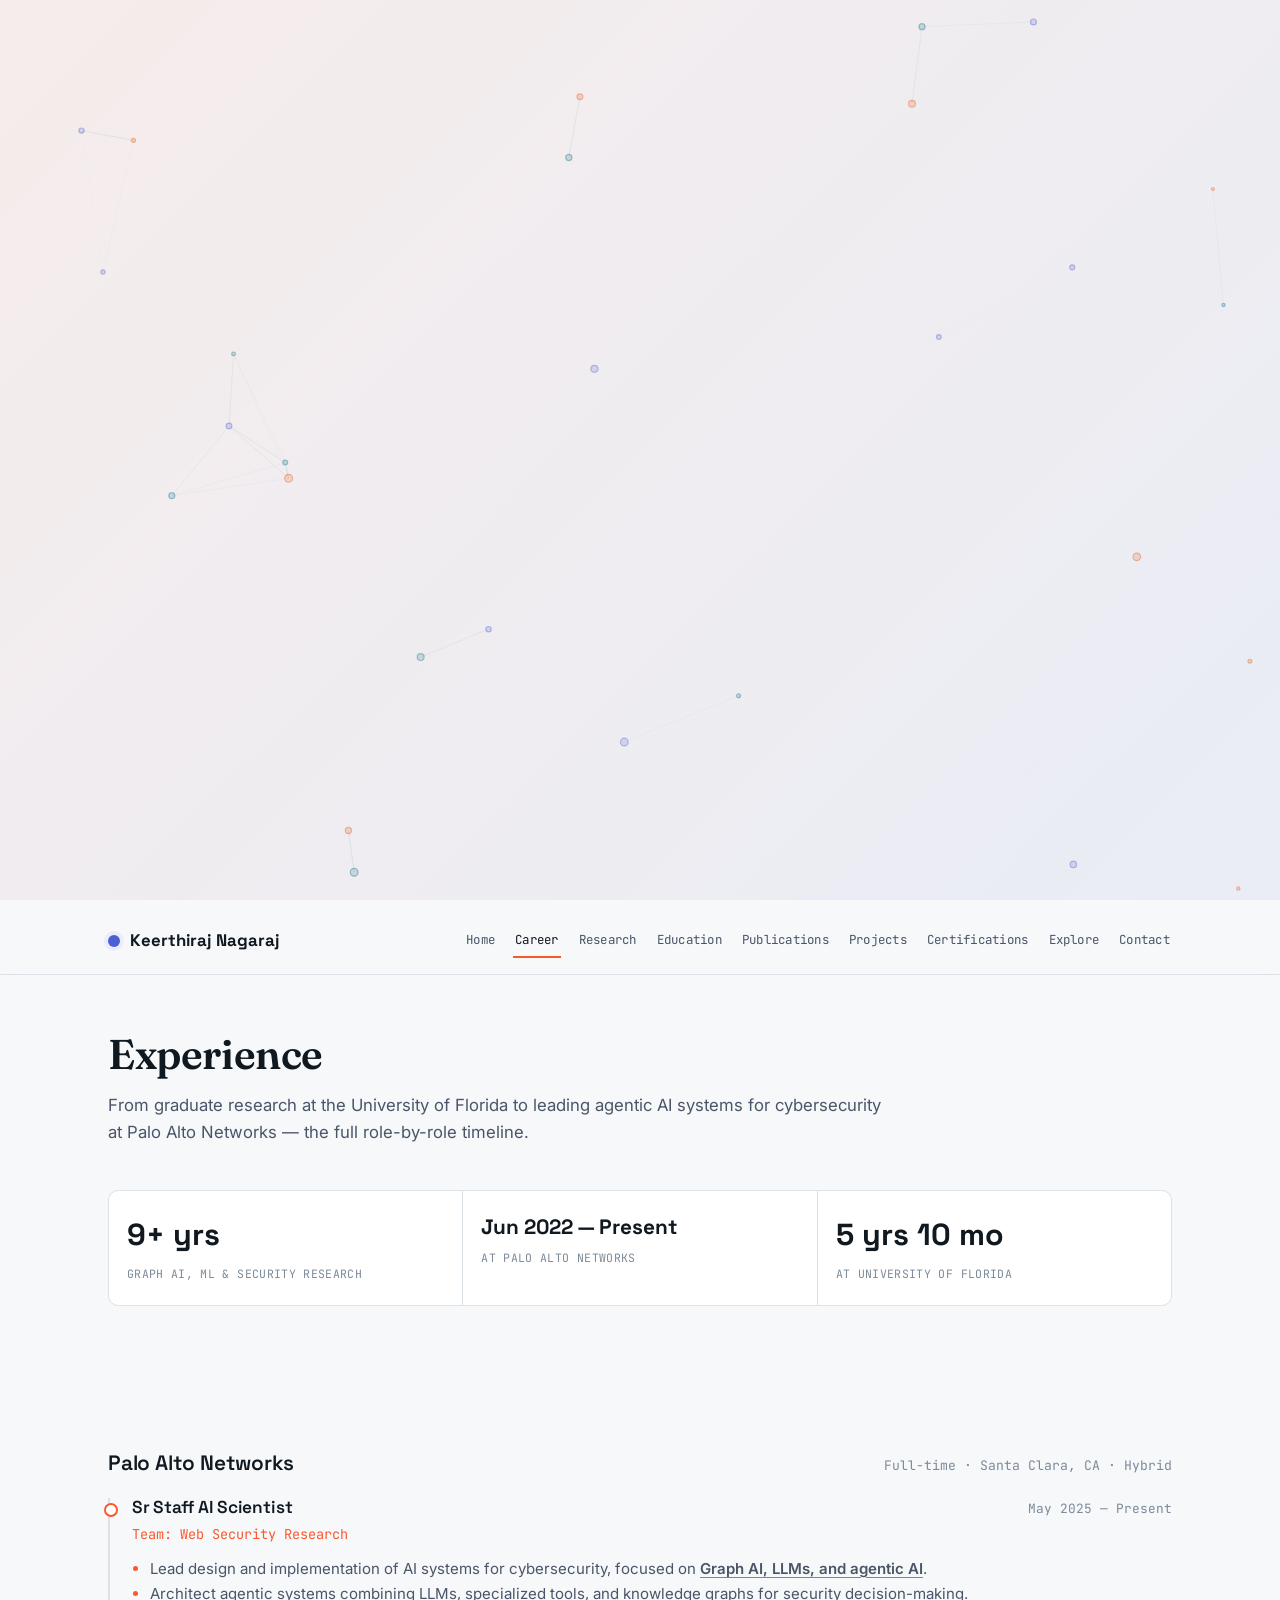
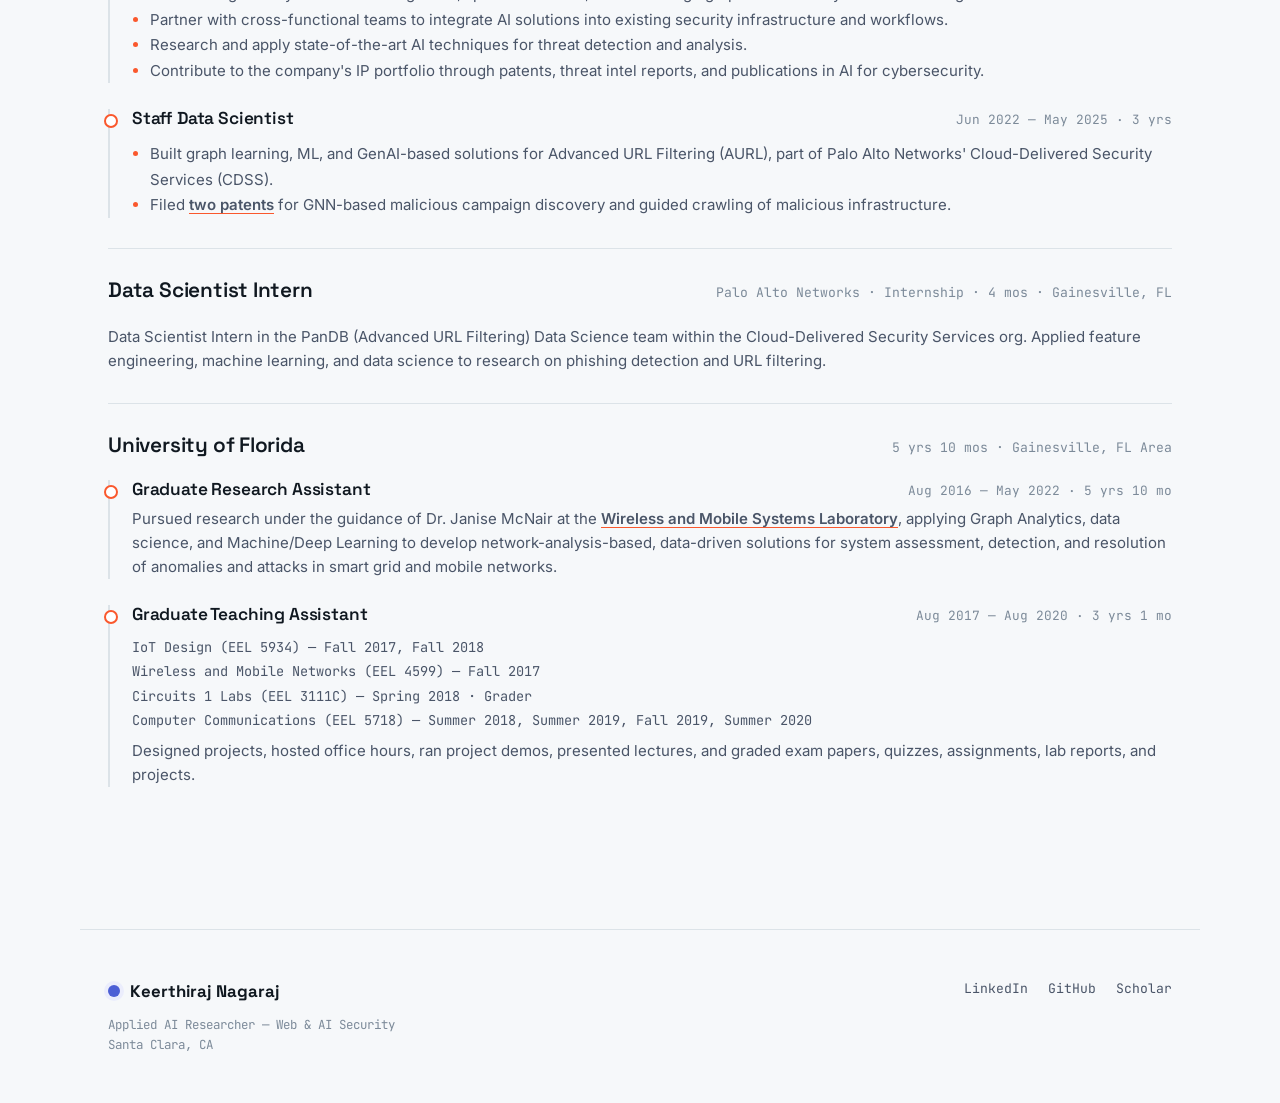
==== commit 57b326c9: "Replace stale hardcoded durations with static date ranges on career page The "4 yrs 2 mo" / "1 yr 3 " ====
--- a/career.html
+++ b/career.html
@@ -8,7 +8,7 @@
 <link rel="preconnect" href="https://fonts.googleapis.com">
 <link rel="preconnect" href="https://fonts.gstatic.com" crossorigin>
 <link href="https://fonts.googleapis.com/css2?family=Fraunces:opsz,wght@9..144,500..700&family=Space+Grotesk:wght@500;600;700&family=Inter:wght@400;500;600&family=JetBrains+Mono:wght@400;500&display=swap" rel="stylesheet">
-<link rel="stylesheet" href="css/style.css?v=7">
+<link rel="stylesheet" href="css/style.css?v=8">
 </head>
 <body class="page-career">
 
@@ -41,7 +41,7 @@
   <section class="wrap fade-in career-stats" style="padding-top:36px;">
     <div class="scholar-bar">
       <div class="stat"><span class="num">9+ yrs</span><span class="lbl">Graph AI, ML &amp; security research</span></div>
-      <div class="stat"><span class="num">4 yrs 2 mo</span><span class="lbl">At Palo Alto Networks</span></div>
+      <div class="stat"><span class="num num-date">Jun 2022 — Present</span><span class="lbl">At Palo Alto Networks</span></div>
       <div class="stat"><span class="num">5 yrs 10 mo</span><span class="lbl">At University of Florida</span></div>
     </div>
   </section>
@@ -51,13 +51,13 @@
     <div class="career-org">
       <div class="career-org-head">
         <h3>Palo Alto Networks</h3>
-        <div class="career-org-meta">Full-time · 4 yrs 2 mos · Santa Clara, CA · Hybrid</div>
+        <div class="career-org-meta">Full-time · Santa Clara, CA · Hybrid</div>
       </div>
 
       <div class="career-role">
         <div class="career-role-top">
           <h4>Sr Staff AI Scientist</h4>
-          <div class="cr-dates mono">May 2025 — Present · 1 yr 3 mo</div>
+          <div class="cr-dates mono">May 2025 — Present</div>
         </div>
         <div class="cr-team">Team: Web Security Research</div>
         <ul>
--- a/css/style.css
+++ b/css/style.css
@@ -466,6 +466,7 @@
   color: var(--ink);
   display: block;
 }
+.stat .num.num-date { font-size: 1.3rem; white-space: nowrap; }
 .stat .lbl {
   font-family: var(--font-mono);
   font-size: 0.72rem;
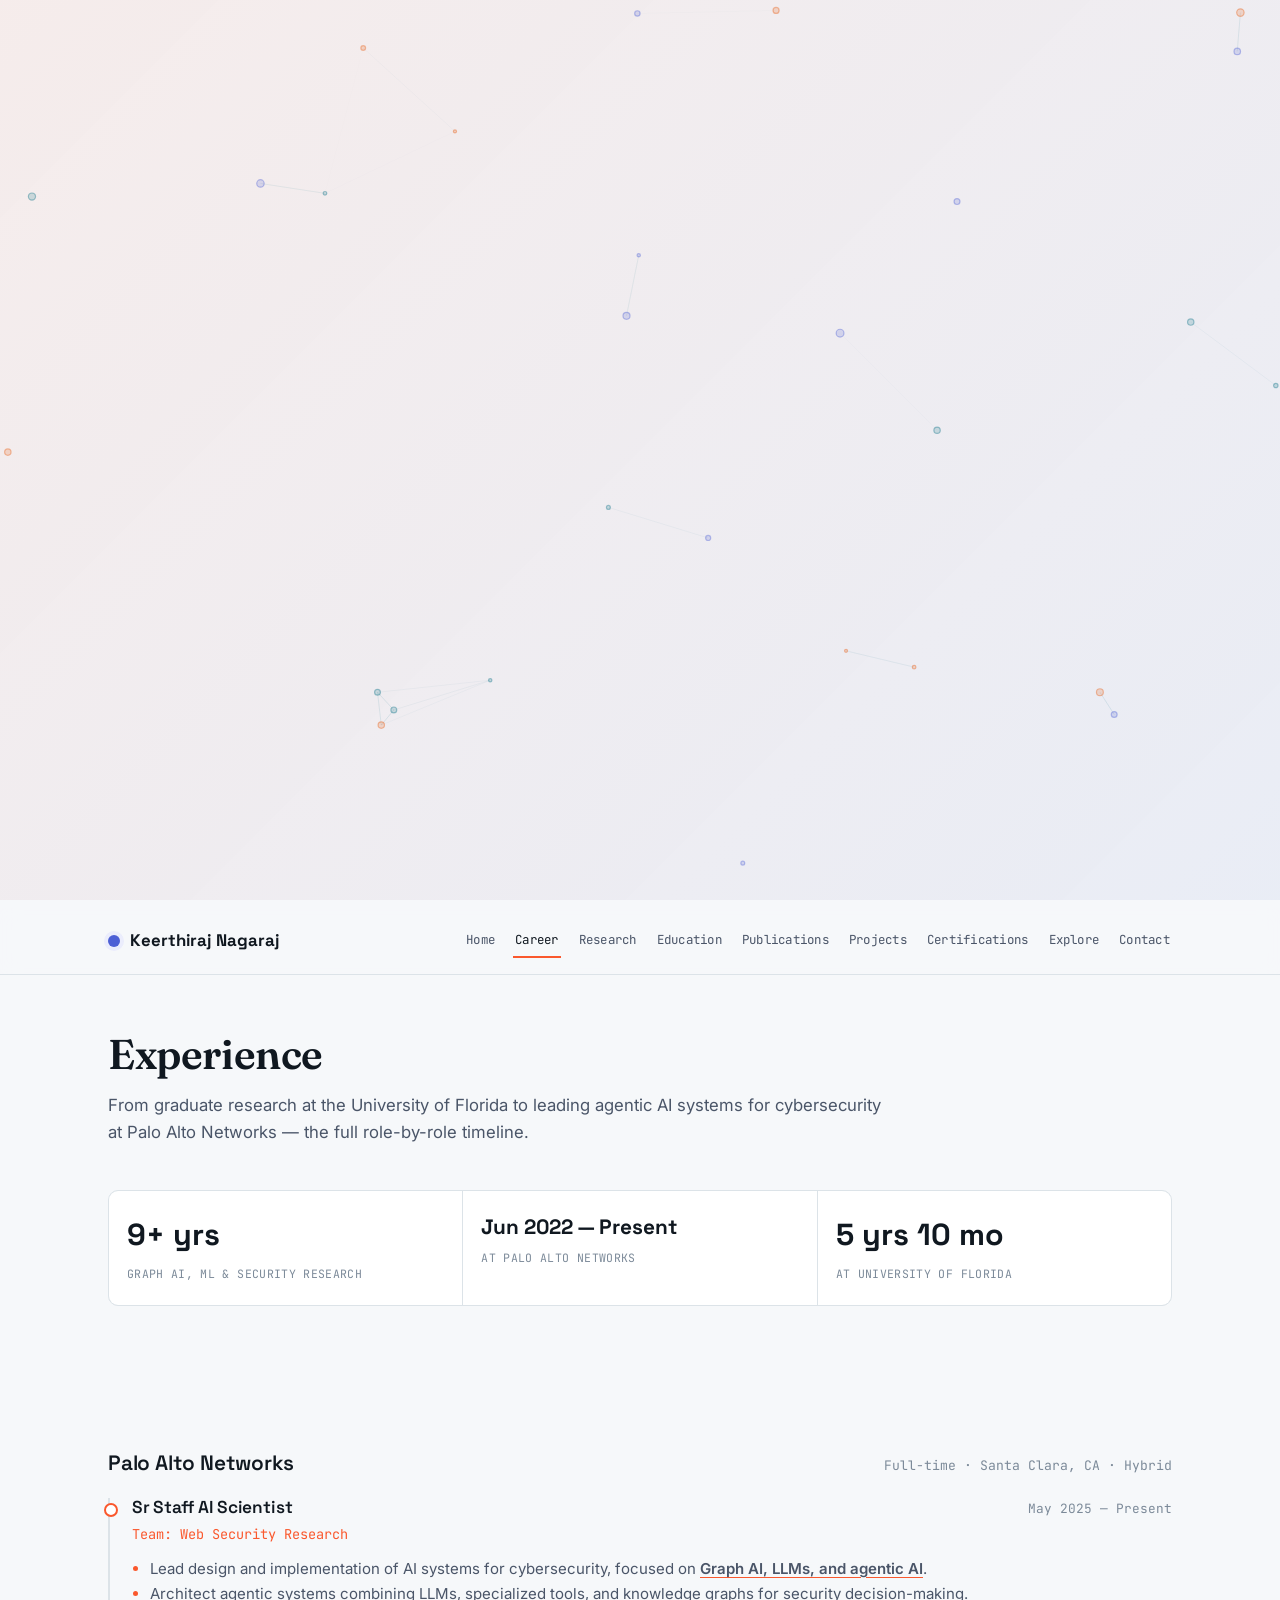
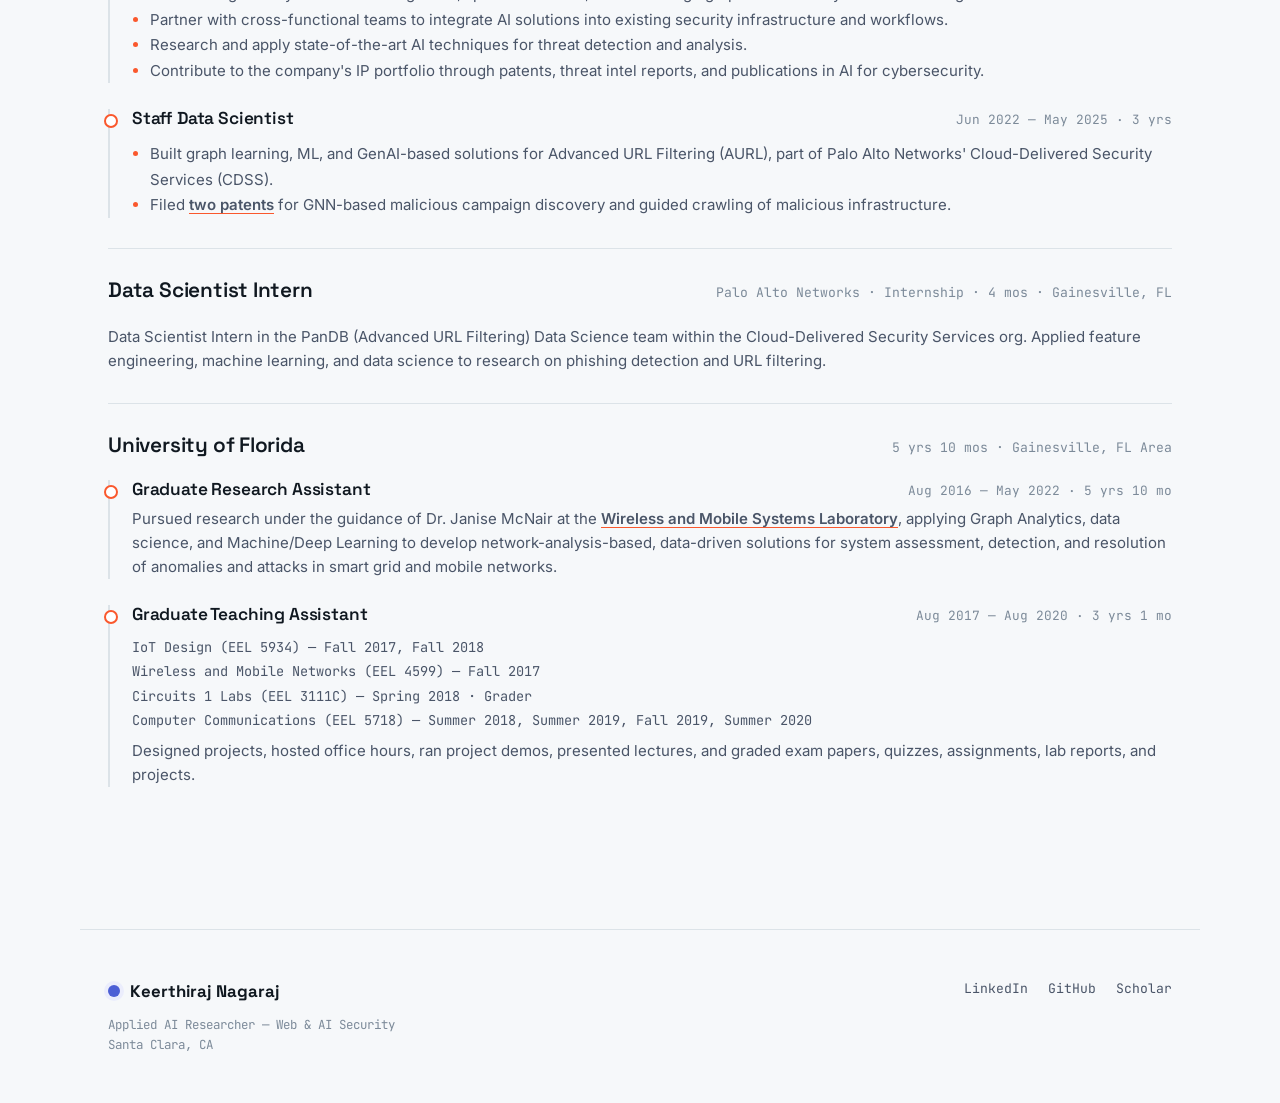
==== commit d8a50e0f: "Hyperlink Citations/Publications/Patents stats, rename TTI label - Citations, Publications, and Pate" ====
--- a/career.html
+++ b/career.html
@@ -8,7 +8,7 @@
 <link rel="preconnect" href="https://fonts.googleapis.com">
 <link rel="preconnect" href="https://fonts.gstatic.com" crossorigin>
 <link href="https://fonts.googleapis.com/css2?family=Fraunces:opsz,wght@9..144,500..700&family=Space+Grotesk:wght@500;600;700&family=Inter:wght@400;500;600&family=JetBrains+Mono:wght@400;500&display=swap" rel="stylesheet">
-<link rel="stylesheet" href="css/style.css?v=8">
+<link rel="stylesheet" href="css/style.css?v=9">
 </head>
 <body class="page-career">
 
--- a/css/style.css
+++ b/css/style.css
@@ -474,20 +474,26 @@
   text-transform: uppercase;
   letter-spacing: 0.03em;
 }
-.stat-media, .stat-tti, .stat-reports {
+.stat-media, .stat-tti, .stat-reports, .stat-citations, .stat-pubs, .stat-patents {
   display: flex;
   flex-direction: column;
   justify-content: center;
   text-decoration: none;
   transition: background 0.15s;
 }
-.stat-media .lbl, .stat-tti .lbl, .stat-reports .lbl { transition: color 0.15s; }
+.stat-media .lbl, .stat-tti .lbl, .stat-reports .lbl, .stat-citations .lbl, .stat-pubs .lbl, .stat-patents .lbl { transition: color 0.15s; }
 .stat-media:hover { background: var(--paper); }
 .stat-media:hover .lbl { color: var(--teal); }
 .stat-tti:hover { background: var(--paper); }
 .stat-tti:hover .lbl { color: var(--sky); }
 .stat-reports:hover { background: var(--paper); }
 .stat-reports:hover .lbl { color: var(--coral); }
+.stat-citations:hover { background: var(--paper); }
+.stat-citations:hover .lbl { color: var(--teal); }
+.stat-pubs:hover { background: var(--paper); }
+.stat-pubs:hover .lbl { color: var(--violet); }
+.stat-patents:hover { background: var(--paper); }
+.stat-patents:hover .lbl { color: var(--amber); }
 @media (max-width: 700px) {
   .stat-row { grid-template-columns: repeat(2, 1fr); }
 }
